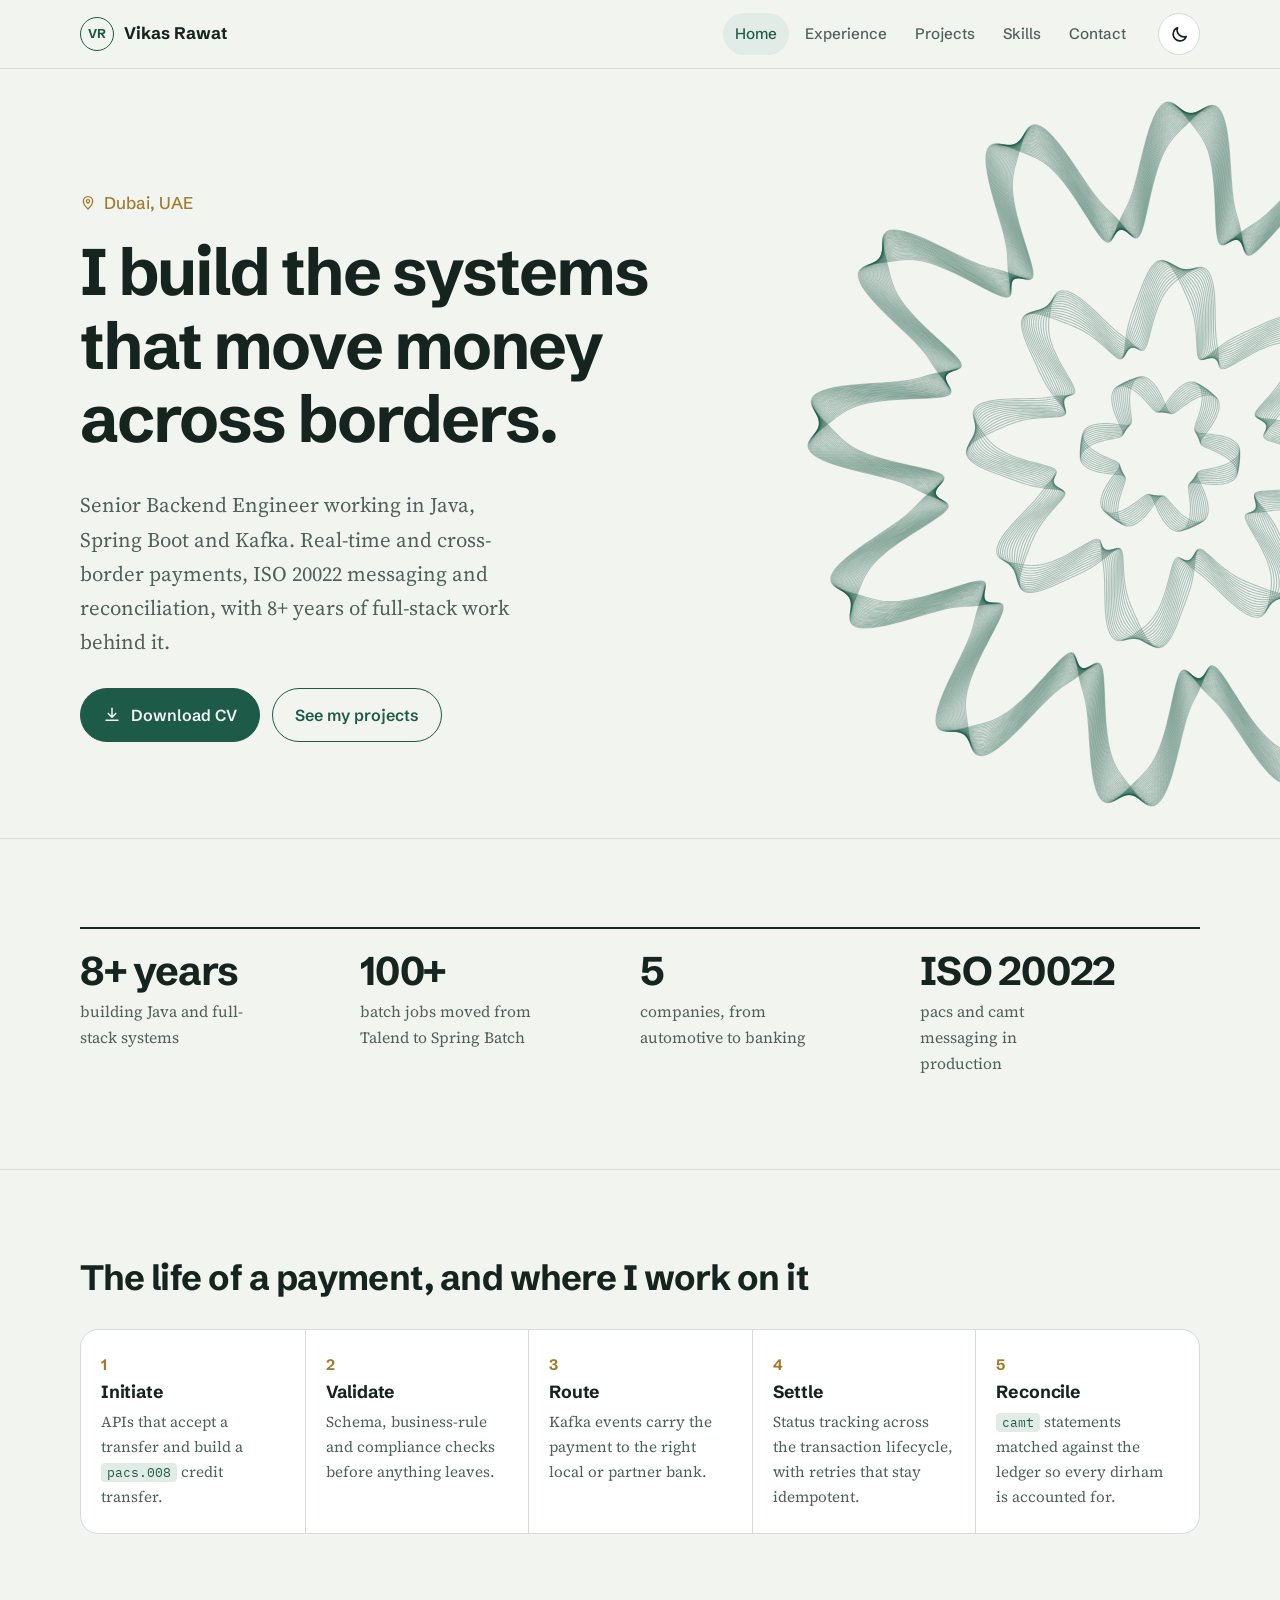
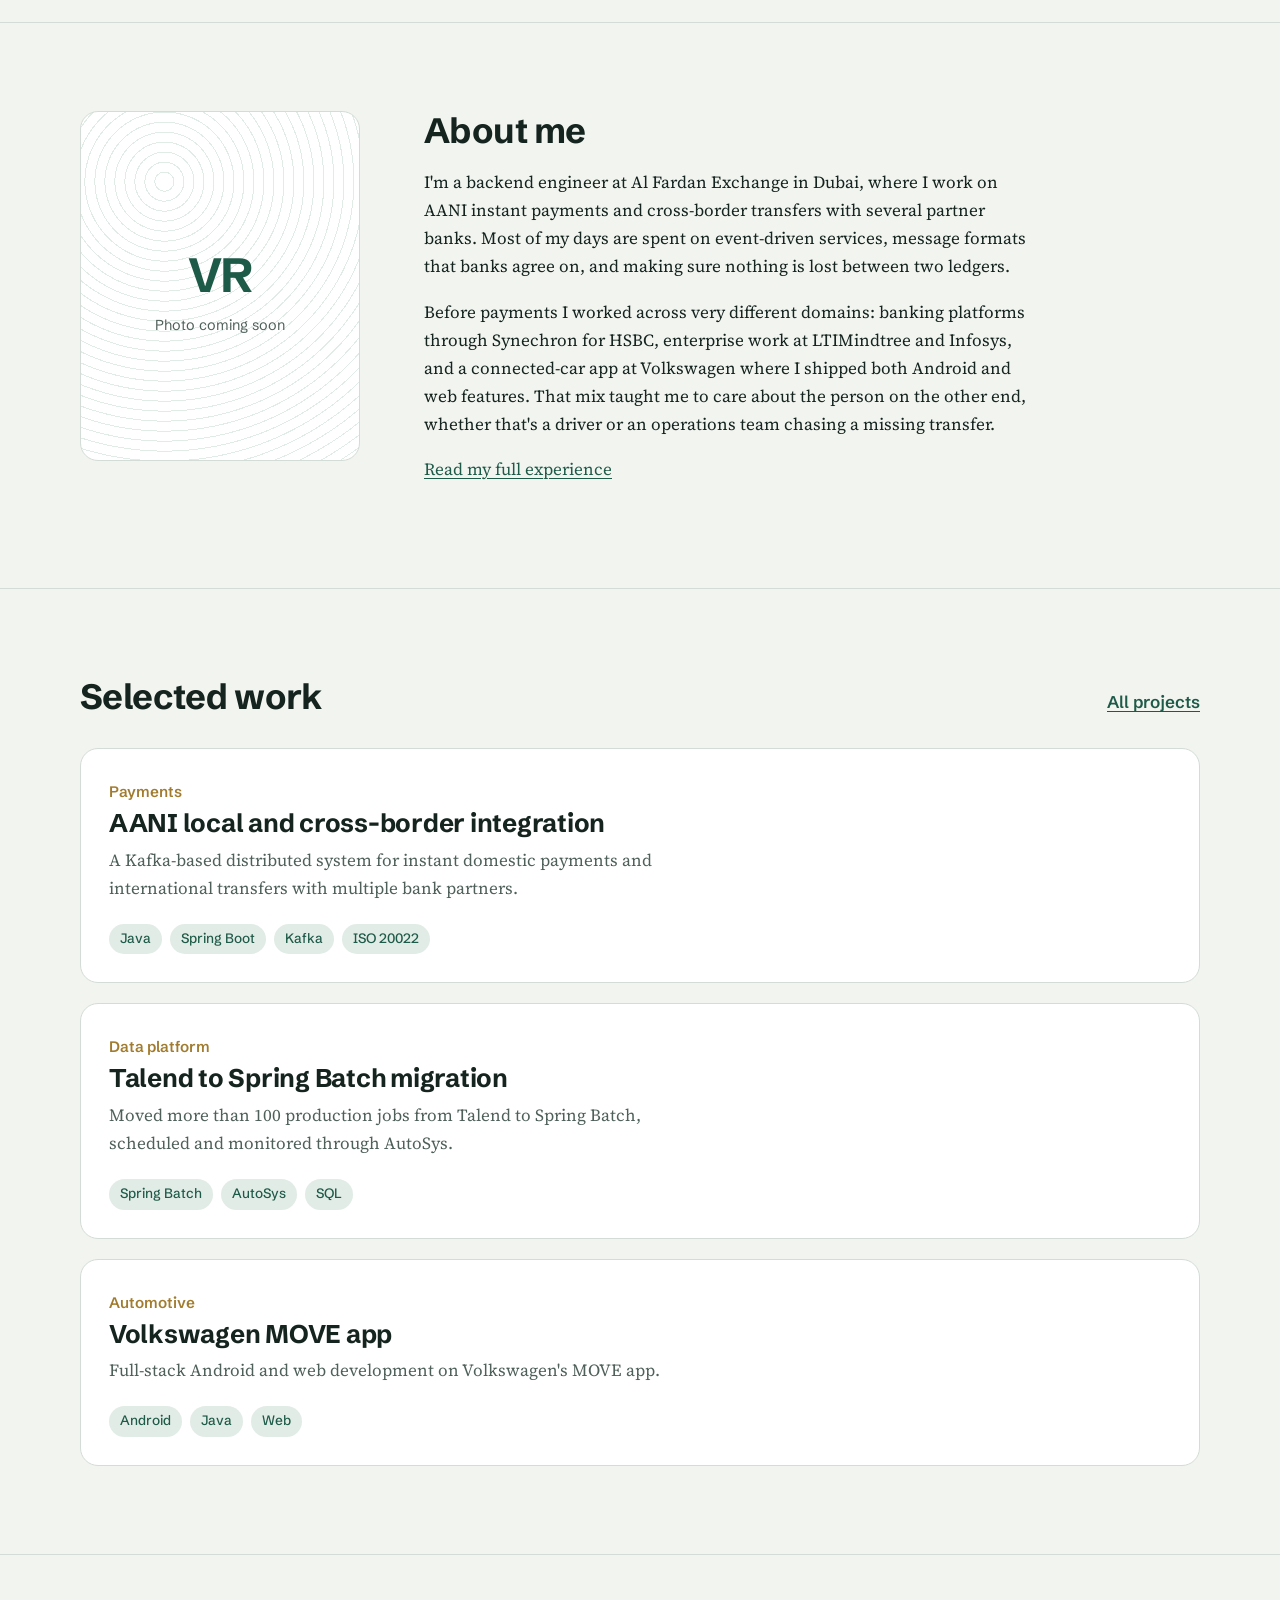
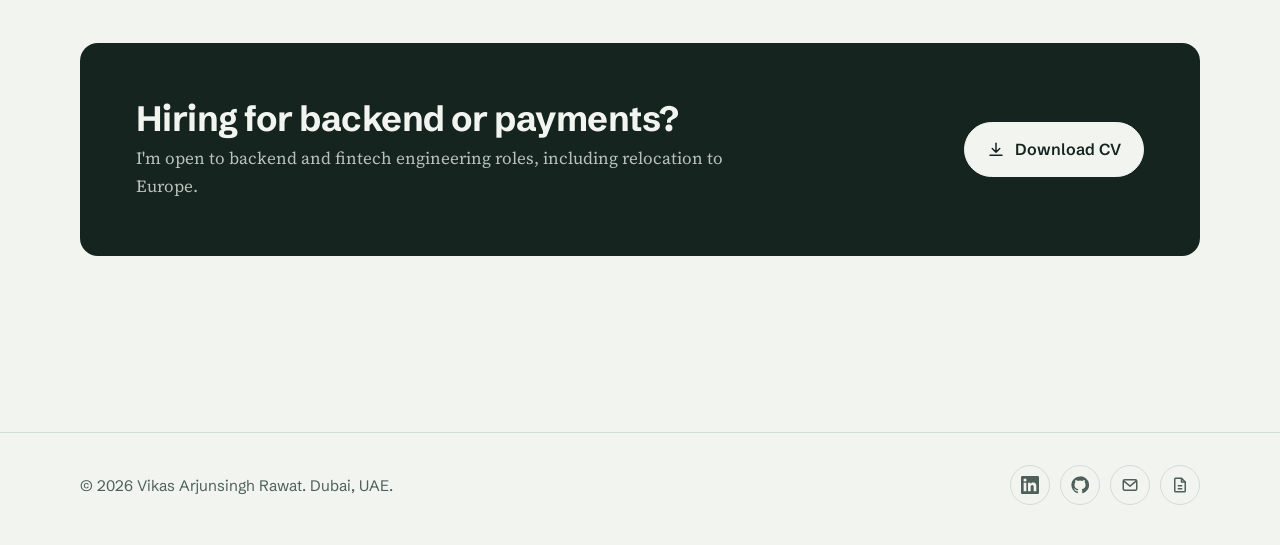
==== index.html @ 4f9c2a81 "Add multi-page portfolio site Home, Experience, Projects, Skills and Contact pages with a shared lig" ====
<!doctype html>
<html lang="en">
<head>
<meta charset="utf-8">
<meta name="viewport" content="width=device-width, initial-scale=1">
<title>Vikas Rawat | Senior Backend Engineer, Payments</title>
<meta name="description" content="Senior Backend Engineer in Dubai building real-time and cross-border payment systems with Java, Spring Boot, Kafka and ISO 20022.">
<meta property="og:title" content="Vikas Rawat | Senior Backend Engineer, Payments">
<meta property="og:description" content="Senior Backend Engineer in Dubai building real-time and cross-border payment systems with Java, Spring Boot, Kafka and ISO 20022.">
<meta property="og:type" content="website">
<meta name="theme-color" content="#1e5a48">
<link rel="icon" href="assets/img/favicon.svg" type="image/svg+xml">
<script>
  (function () {
    try {
      var t = localStorage.getItem("theme");
      if (t === "light" || t === "dark") document.documentElement.setAttribute("data-theme", t);
    } catch (e) {}
  })();
</script>
<link rel="preconnect" href="https://fonts.googleapis.com">
<link rel="preconnect" href="https://fonts.gstatic.com" crossorigin>
<link href="https://fonts.googleapis.com/css2?family=IBM+Plex+Mono:wght@400;500&family=Schibsted+Grotesk:wght@400;500;600;700&family=Source+Serif+4:opsz,wght@8..60,400;8..60,600&display=swap" rel="stylesheet">
<link rel="stylesheet" href="assets/css/style.css">
</head>
<body>
<a class="skip" href="#main">Skip to content</a>
<header class="site-header">
  <div class="wrap">
    <a class="brand" href="index.html"><span class="brand-mark">VR</span>Vikas Rawat</a>
    <nav class="nav" id="site-nav" aria-label="Main"><a href="index.html" aria-current="page">Home</a><a href="experience.html">Experience</a><a href="projects.html">Projects</a><a href="skills.html">Skills</a><a href="contact.html">Contact</a></nav>
    <button class="icon-btn theme-toggle" type="button" aria-label="Switch theme"><svg class="moon" viewBox="0 0 24 24" fill="none" stroke="currentColor" stroke-width="2" stroke-linejoin="round" aria-hidden="true"><path d="M20.5 14.4A8.5 8.5 0 0 1 9.6 3.5a8.5 8.5 0 1 0 10.9 10.9Z"/></svg><svg class="sun" viewBox="0 0 24 24" fill="none" stroke="currentColor" stroke-width="2" stroke-linecap="round" aria-hidden="true"><circle cx="12" cy="12" r="4.2"/><path d="M12 2v2.2M12 19.8V22M4.2 4.2l1.6 1.6M18.2 18.2l1.6 1.6M2 12h2.2M19.8 12H22M4.2 19.8l1.6-1.6M18.2 5.8l1.6-1.6"/></svg></button>
    <button class="icon-btn menu-btn" type="button" aria-label="Open menu" aria-expanded="false" aria-controls="site-nav"><svg viewBox="0 0 24 24" fill="none" stroke="currentColor" stroke-width="2" stroke-linecap="round" aria-hidden="true"><path d="M4 7h16M4 12h16M4 17h16"/></svg></button>
  </div>
</header>
<main id="main">

<section class="hero">
  <svg class="rosette" viewBox="0 0 400 400" aria-hidden="true"></svg>
  <div class="wrap">
    <p class="where"><svg viewBox="0 0 24 24" fill="none" stroke="currentColor" stroke-width="2" stroke-linejoin="round" aria-hidden="true"><path d="M12 21s-7-6.2-7-11.5a7 7 0 0 1 14 0C19 14.8 12 21 12 21Z"/><circle cx="12" cy="9.5" r="2.5"/></svg>Dubai, UAE</p>
    <h1>I build the systems that move money across borders.</h1>
    <p class="lede">Senior Backend Engineer working in Java, Spring Boot and Kafka. Real-time and cross-border payments, ISO&nbsp;20022 messaging and reconciliation, with 8+ years of full-stack work behind it.</p>
    <div class="btn-row">
      <a class="btn btn-primary" href="assets/Vikas_Rawat_CV.pdf" download><svg viewBox="0 0 24 24" fill="none" stroke="currentColor" stroke-width="2" stroke-linecap="round" stroke-linejoin="round" aria-hidden="true"><path d="M12 3v12m0 0-5-5m5 5 5-5M4 19h16"/></svg>Download CV</a>
      <a class="btn btn-ghost" href="projects.html">See my projects</a>
    </div>
  </div>
</section>

<section class="section"><div class="wrap">
  <dl class="facts">
    <div><dt>8+ years</dt><dd>building Java and full-stack systems</dd></div>
    <div><dt>100+</dt><dd>batch jobs moved from Talend to Spring Batch</dd></div>
    <div><dt>5</dt><dd>companies, from automotive to banking</dd></div>
    <div><dt>ISO 20022</dt><dd>pacs and camt messaging in production</dd></div>
  </dl>
</div></section>

<section class="section"><div class="wrap">
  <div class="section-head">
    <h2>The life of a payment, and where I work on it</h2>
  </div>
  <ol class="lifecycle">
    <li><span class="step">1</span><h3>Initiate</h3><p>APIs that accept a transfer and build a <code>pacs.008</code> credit transfer.</p></li>
    <li><span class="step">2</span><h3>Validate</h3><p>Schema, business-rule and compliance checks before anything leaves.</p></li>
    <li><span class="step">3</span><h3>Route</h3><p>Kafka events carry the payment to the right local or partner bank.</p></li>
    <li><span class="step">4</span><h3>Settle</h3><p>Status tracking across the transaction lifecycle, with retries that stay idempotent.</p></li>
    <li><span class="step">5</span><h3>Reconcile</h3><p><code>camt</code> statements matched against the ledger so every dirham is accounted for.</p></li>
  </ol>
</div></section>

<section class="section"><div class="wrap split">
  <div class="portrait">
    <!-- Replace this block with: <img src="assets/img/vikas.jpg" alt="Vikas Rawat"> -->
    <div><strong>VR</strong>Photo coming soon</div>
  </div>
  <div>
    <h2>About me</h2>
    <p>I'm a backend engineer at Al Fardan Exchange in Dubai, where I work on AANI instant payments and cross-border transfers with several partner banks. Most of my days are spent on event-driven services, message formats that banks agree on, and making sure nothing is lost between two ledgers.</p>
    <p>Before payments I worked across very different domains: banking platforms through Synechron for HSBC, enterprise work at LTIMindtree and Infosys, and a connected-car app at Volkswagen where I shipped both Android and web features. That mix taught me to care about the person on the other end, whether that's a driver or an operations team chasing a missing transfer.</p>
    <p><a href="experience.html">Read my full experience</a></p>
  </div>
</div></section>

<section class="section"><div class="wrap">
  <div class="section-head">
    <h2>Selected work</h2>
    <a href="projects.html">All projects</a>
  </div>
  <div class="work-list">
    <a class="work" href="projects.html#aani">
      <div><span class="kind">Payments</span><h3>AANI local and cross-border integration</h3>
      <p>A Kafka-based distributed system for instant domestic payments and international transfers with multiple bank partners.</p></div>
      <ul class="tags"><li>Java</li><li>Spring Boot</li><li>Kafka</li><li>ISO 20022</li></ul>
    </a>
    <a class="work" href="projects.html#batch">
      <div><span class="kind">Data platform</span><h3>Talend to Spring Batch migration</h3>
      <p>Moved more than 100 production jobs from Talend to Spring Batch, scheduled and monitored through AutoSys.</p></div>
      <ul class="tags"><li>Spring Batch</li><li>AutoSys</li><li>SQL</li></ul>
    </a>
    <a class="work" href="projects.html#move">
      <div><span class="kind">Automotive</span><h3>Volkswagen MOVE app</h3>
      <p>Full-stack Android and web development on Volkswagen's MOVE app.</p></div>
      <ul class="tags"><li>Android</li><li>Java</li><li>Web</li></ul>
    </a>
  </div>
</div></section>
<section class="section"><div class="wrap">
  <div class="closing">
    <div>
      <h2>Hiring for backend or payments?</h2>
      <p>I'm open to backend and fintech engineering roles, including relocation to Europe.</p>
    </div>
    <div class="btn-row" style="margin-top:0">
      <a class="btn btn-primary" href="assets/Vikas_Rawat_CV.pdf" download><svg viewBox="0 0 24 24" fill="none" stroke="currentColor" stroke-width="2" stroke-linecap="round" stroke-linejoin="round" aria-hidden="true"><path d="M12 3v12m0 0-5-5m5 5 5-5M4 19h16"/></svg>Download CV</a>
    </div>
  </div>
</div></section>

</main>
<footer class="site-footer">
  <div class="wrap">
    <span>&copy; <span data-year>2026</span> Vikas Arjunsingh Rawat. Dubai, UAE.</span>
    <div class="footer-links">
      <a href="https://www.linkedin.com/in/your-linkedin-id" target="_blank" rel="noopener" aria-label="LinkedIn"><svg viewBox="0 0 24 24" fill="currentColor" aria-hidden="true"><path d="M20.45 20.45h-3.55v-5.57c0-1.33-.03-3.04-1.85-3.04-1.86 0-2.14 1.45-2.14 2.94v5.67H9.35V9h3.41v1.56h.05c.48-.9 1.64-1.85 3.37-1.85 3.6 0 4.27 2.37 4.27 5.46v6.28ZM5.34 7.43a2.06 2.06 0 1 1 0-4.12 2.06 2.06 0 0 1 0 4.12ZM7.12 20.45H3.56V9h3.56v11.45ZM22.22 0H1.77C.8 0 0 .77 0 1.73v20.54C0 23.23.8 24 1.77 24h20.45c.98 0 1.78-.77 1.78-1.73V1.73C24 .77 23.2 0 22.22 0Z"/></svg></a>
      <a href="https://github.com/firefist28" target="_blank" rel="noopener" aria-label="GitHub"><svg viewBox="0 0 24 24" fill="currentColor" aria-hidden="true"><path d="M12 .5a11.5 11.5 0 0 0-3.64 22.41c.58.1.79-.25.79-.56v-2c-3.2.7-3.88-1.37-3.88-1.37-.53-1.33-1.28-1.69-1.28-1.69-1.04-.71.08-.7.08-.7 1.16.08 1.77 1.19 1.77 1.19 1.03 1.77 2.7 1.26 3.36.96.1-.75.4-1.26.73-1.55-2.55-.29-5.24-1.28-5.24-5.69 0-1.26.45-2.29 1.19-3.1-.12-.29-.52-1.46.11-3.05 0 0 .97-.31 3.17 1.18a11 11 0 0 1 5.77 0c2.2-1.49 3.17-1.18 3.17-1.18.63 1.59.23 2.76.11 3.05.74.81 1.19 1.84 1.19 3.1 0 4.42-2.7 5.4-5.26 5.68.41.36.78 1.06.78 2.14v3.17c0 .31.21.67.8.56A11.5 11.5 0 0 0 12 .5Z"/></svg></a>
      <a href="mailto:vikasalex1996@gmail.com" aria-label="Email"><svg viewBox="0 0 24 24" fill="none" stroke="currentColor" stroke-width="2" stroke-linejoin="round" aria-hidden="true"><rect x="3" y="5" width="18" height="14" rx="2"/><path d="m3.5 6.5 8.5 7 8.5-7"/></svg></a>
      <a href="assets/Vikas_Rawat_CV.pdf" download aria-label="Download CV"><svg viewBox="0 0 24 24" fill="none" stroke="currentColor" stroke-width="2" stroke-linejoin="round" aria-hidden="true"><path d="M14 3H6a1 1 0 0 0-1 1v16a1 1 0 0 0 1 1h12a1 1 0 0 0 1-1V8l-5-5Z"/><path d="M14 3v5h5M9 13h6M9 17h6"/></svg></a>
    </div>
  </div>
</footer>
<script src="assets/js/main.js"></script>
</body>
</html>
---- assets/css/style.css ----
/* ==========================================================
   Vikas Rawat — portfolio
   Palette borrowed from banknote security print:
   paper, intaglio green, brass foil.
   ========================================================== */

:root {
  --paper: #f2f4f0;
  --surface: #ffffff;
  --ink: #15241f;
  --ink-soft: #4f605a;
  --line: #d3dcd6;
  --green: #1e5a48;
  --green-tint: #e2ece6;
  --brass: #a17c2f;
  --guilloche: rgba(30, 90, 72, 0.32);
  --focus: #a17c2f;

  --font-display: "Schibsted Grotesk", system-ui, sans-serif;
  --font-body: "Source Serif 4", Georgia, serif;
  --font-code: "IBM Plex Mono", ui-monospace, monospace;

  --measure: 68ch;
  --wrap: 1120px;
  --radius-s: 6px;
  --radius-l: 18px;

  color-scheme: light;
}

@media (prefers-color-scheme: dark) {
  :root:not([data-theme="light"]) {
    --paper: #0e1916;
    --surface: #15231f;
    --ink: #e5ebe7;
    --ink-soft: #a3b3ac;
    --line: #2a3b35;
    --green: #6fbf9f;
    --green-tint: #1a2e27;
    --brass: #d7b462;
    --guilloche: rgba(111, 191, 159, 0.28);
    --focus: #d7b462;
    color-scheme: dark;
  }
}

:root[data-theme="dark"] {
  --paper: #0e1916;
  --surface: #15231f;
  --ink: #e5ebe7;
  --ink-soft: #a3b3ac;
  --line: #2a3b35;
  --green: #6fbf9f;
  --green-tint: #1a2e27;
  --brass: #d7b462;
  --guilloche: rgba(111, 191, 159, 0.28);
  --focus: #d7b462;
  color-scheme: dark;
}

*, *::before, *::after { box-sizing: border-box; }

html { -webkit-text-size-adjust: 100%; }

body {
  margin: 0;
  background: var(--paper);
  color: var(--ink);
  font-family: var(--font-body);
  font-size: 1.0625rem;
  line-height: 1.65;
  transition: background-color .25s ease, color .25s ease;
}

img, svg { display: block; max-width: 100%; }

a { color: var(--green); text-underline-offset: 3px; text-decoration-thickness: 1px; }
a:hover { text-decoration-thickness: 2px; }

:focus-visible { outline: 2px solid var(--focus); outline-offset: 3px; border-radius: 4px; }

h1, h2, h3, h4 {
  font-family: var(--font-display);
  line-height: 1.12;
  letter-spacing: -0.015em;
  margin: 0 0 .5em;
  font-weight: 700;
}
h1 { font-size: clamp(2.3rem, 5.6vw, 4.1rem); letter-spacing: -0.03em; }
h2 { font-size: clamp(1.6rem, 3vw, 2.2rem); }
h3 { font-size: 1.25rem; letter-spacing: -0.01em; }
p { margin: 0 0 1em; max-width: var(--measure); }

.wrap { width: min(var(--wrap), 100% - 32px); margin-inline: auto; }

.skip {
  position: absolute; left: 16px; top: -60px;
  background: var(--ink); color: var(--paper);
  padding: 8px 14px; border-radius: var(--radius-s);
  font-family: var(--font-display); z-index: 100;
}
.skip:focus { top: 12px; }

/* ---------- header ---------- */

.site-header {
  position: sticky; top: 0; z-index: 50;
  background: color-mix(in srgb, var(--paper) 88%, transparent);
  backdrop-filter: saturate(140%) blur(10px);
  -webkit-backdrop-filter: saturate(140%) blur(10px);
  border-bottom: 1px solid var(--line);
}
.site-header .wrap {
  display: flex; align-items: center; gap: 20px;
  min-height: 68px;
}

.brand {
  display: flex; align-items: center; gap: 10px;
  font-family: var(--font-display); font-weight: 700;
  color: var(--ink); text-decoration: none; font-size: 1.05rem;
  margin-right: auto;
}
.brand-mark {
  width: 34px; height: 34px; border-radius: 50%;
  border: 1.5px solid var(--green);
  display: grid; place-items: center;
  font-size: .8rem; color: var(--green); letter-spacing: .02em;
}

.nav { display: flex; gap: 4px; }
.nav a {
  font-family: var(--font-display); font-size: .95rem; font-weight: 500;
  color: var(--ink-soft); text-decoration: none;
  padding: 8px 12px; border-radius: 999px;
}
.nav a:hover { color: var(--ink); background: var(--green-tint); }
.nav a[aria-current="page"] { color: var(--green); background: var(--green-tint); }

.icon-btn {
  width: 42px; height: 42px; flex: none;
  display: grid; place-items: center;
  border: 1px solid var(--line); border-radius: 50%;
  background: var(--surface); color: var(--ink); cursor: pointer;
}
.icon-btn:hover { border-color: var(--green); color: var(--green); }
.icon-btn svg { width: 19px; height: 19px; }

.theme-toggle .sun { display: none; }
:root[data-theme="dark"] .theme-toggle .sun { display: block; }
:root[data-theme="dark"] .theme-toggle .moon { display: none; }

.menu-btn { display: none; }

@media (max-width: 820px) {
  .menu-btn { display: grid; }
  .nav {
    position: absolute; left: 0; right: 0; top: 100%;
    flex-direction: column; gap: 0;
    background: var(--paper); border-bottom: 1px solid var(--line);
    padding: 8px 16px 16px;
    display: none;
  }
  .nav.open { display: flex; }
  .nav a { padding: 14px 12px; border-radius: var(--radius-s); font-size: 1.05rem; }
}

/* ---------- buttons ---------- */

.btn {
  display: inline-flex; align-items: center; gap: 10px;
  font-family: var(--font-display); font-weight: 600; font-size: 1rem;
  padding: 13px 22px; border-radius: 999px;
  text-decoration: none; border: 1.5px solid var(--green);
  transition: background-color .15s ease, color .15s ease;
}
.btn svg { width: 18px; height: 18px; }
.btn-primary { background: var(--green); color: var(--paper); }
.btn-primary:hover { background: var(--ink); border-color: var(--ink); text-decoration: none; }
.btn-ghost { color: var(--green); background: transparent; }
.btn-ghost:hover { background: var(--green-tint); text-decoration: none; }
.btn-row { display: flex; flex-wrap: wrap; gap: 12px; margin-top: 28px; }

/* ---------- hero ---------- */

.hero {
  position: relative; overflow: hidden;
  padding: clamp(56px, 10vw, 120px) 0 clamp(48px, 8vw, 96px);
  border-bottom: 1px solid var(--line);
}
.hero .wrap { position: relative; z-index: 1; }
.rosette {
  position: absolute; z-index: 0;
  width: min(760px, 120vw); aspect-ratio: 1;
  right: max(-260px, -22vw); top: 50%; transform: translateY(-50%);
  color: var(--guilloche); pointer-events: none;
}
.rosette path { fill: none; stroke: currentColor; stroke-width: .6; }
.hero h1 { max-width: 14ch; }
.hero .lede {
  font-size: clamp(1.1rem, 2vw, 1.3rem);
  color: var(--ink-soft); max-width: 46ch;
}
.hero .where {
  font-family: var(--font-display); font-weight: 500;
  color: var(--brass); margin-bottom: 18px;
  display: flex; align-items: center; gap: 8px;
}
.hero .where svg { width: 16px; height: 16px; }

@media (max-width: 640px) {
  .rosette { width: 420px; right: -210px; top: -60px; transform: none; opacity: .45; }
  .portrait { max-width: 220px; }
}

/* page heroes (inner pages) */
.page-head { padding: clamp(48px, 8vw, 88px) 0 36px; position: relative; overflow: hidden; }
.page-head h1 { font-size: clamp(2.1rem, 4.6vw, 3.3rem); max-width: 18ch; }
.page-head p { color: var(--ink-soft); font-size: 1.15rem; }

/* ---------- sections ---------- */

.section { padding: clamp(48px, 8vw, 88px) 0; }
.section + .section { border-top: 1px solid var(--line); }
.section-head { display: flex; justify-content: space-between; align-items: end; gap: 16px; flex-wrap: wrap; margin-bottom: 32px; }
.section-head h2 { margin: 0; }
.section-head a { font-family: var(--font-display); font-weight: 600; }

/* payment lifecycle strip */
.lifecycle {
  list-style: none; margin: 0; padding: 0;
  display: grid; grid-template-columns: repeat(5, 1fr);
  border: 1px solid var(--line); border-radius: var(--radius-l);
  background: var(--surface); overflow: hidden;
}
.lifecycle li { padding: 22px 20px 24px; position: relative; }
.lifecycle li + li { border-left: 1px solid var(--line); }
.lifecycle .step {
  font-family: var(--font-display); font-weight: 700; color: var(--brass);
  font-size: .95rem; display: block; margin-bottom: 6px;
}
.lifecycle h3 { font-size: 1.1rem; margin-bottom: 6px; }
.lifecycle p { font-size: .95rem; color: var(--ink-soft); margin: 0; }
.lifecycle code {
  font-family: var(--font-code); font-size: .82rem;
  color: var(--green); background: var(--green-tint);
  padding: 1px 6px; border-radius: 4px;
}
@media (max-width: 900px) {
  .lifecycle { grid-template-columns: 1fr; }
  .lifecycle li + li { border-left: 0; border-top: 1px solid var(--line); }
}

/* facts */
.facts {
  display: grid; grid-template-columns: repeat(4, 1fr); gap: 0;
  margin: 0; border-top: 2px solid var(--ink);
}
.facts div { padding: 20px 20px 4px 0; }
.facts dt { font-family: var(--font-display); font-size: clamp(1.8rem, 3.4vw, 2.5rem); font-weight: 700; letter-spacing: -0.03em; line-height: 1.1; }
.facts dd { margin: 6px 0 0; color: var(--ink-soft); font-size: .98rem; max-width: 22ch; }
@media (max-width: 760px) { .facts { grid-template-columns: 1fr 1fr; row-gap: 12px; } }

/* intro split */
.split { display: grid; grid-template-columns: 280px 1fr; gap: clamp(28px, 5vw, 64px); align-items: start; }
@media (max-width: 760px) { .split { grid-template-columns: 1fr; } }

.portrait {
  aspect-ratio: 4 / 5; border-radius: var(--radius-l);
  background:
    repeating-radial-gradient(circle at 30% 20%, transparent 0 9px, var(--green-tint) 9px 10px),
    var(--surface);
  border: 1px solid var(--line);
  display: grid; place-items: center; text-align: center;
  color: var(--ink-soft); font-family: var(--font-display); font-size: .9rem;
  padding: 16px;
}
.portrait strong { display: block; font-size: 3rem; color: var(--green); letter-spacing: -0.04em; }
.portrait img { width: 100%; height: 100%; object-fit: cover; border-radius: inherit; }

/* project cards */
.work-list { display: grid; gap: 20px; }
.work {
  display: grid; grid-template-columns: 1fr auto; gap: 8px 32px;
  padding: 28px; border-radius: var(--radius-l);
  background: var(--surface); border: 1px solid var(--line);
  color: inherit; text-decoration: none;
}
a.work:hover { border-color: var(--green); text-decoration: none; }
.work .kind { font-family: var(--font-display); font-weight: 600; color: var(--brass); font-size: .95rem; }
.work h3 { font-size: clamp(1.3rem, 2.4vw, 1.6rem); margin: 4px 0 8px; }
.work p { color: var(--ink-soft); margin: 0; }
.work .tags { grid-column: 1 / -1; margin-top: 14px; }
@media (max-width: 640px) { .work { grid-template-columns: 1fr; padding: 22px; } }

.tags { display: flex; flex-wrap: wrap; gap: 8px; list-style: none; padding: 0; margin: 0; }
.tags li {
  font-family: var(--font-display); font-size: .85rem; font-weight: 500;
  padding: 4px 11px; border-radius: 999px;
  background: var(--green-tint); color: var(--green);
}

/* case studies */
.case { padding: clamp(36px, 6vw, 64px) 0; border-top: 1px solid var(--line); }
.case:first-of-type { border-top: 0; padding-top: 8px; }
.case-grid { display: grid; grid-template-columns: 1fr 300px; gap: clamp(28px, 5vw, 64px); }
@media (max-width: 860px) { .case-grid { grid-template-columns: 1fr; } }
.case .kind { font-family: var(--font-display); font-weight: 600; color: var(--brass); }
.case h2 { margin-top: 6px; }
.case h3 { font-size: 1.05rem; margin-top: 26px; }
.case ul { padding-left: 1.2em; max-width: var(--measure); }
.case li { margin-bottom: 6px; }
.case aside {
  background: var(--surface); border: 1px solid var(--line);
  border-radius: var(--radius-l); padding: 22px;
  align-self: start; position: sticky; top: 92px;
}
.case aside h3 { margin-top: 0; font-size: 1rem; }
.case aside dl { margin: 0; }
.case aside dt { font-family: var(--font-display); font-size: .88rem; color: var(--ink-soft); margin-top: 14px; }
.case aside dt:first-child { margin-top: 0; }
.case aside dd { margin: 2px 0 0; font-family: var(--font-display); font-weight: 600; }
@media (max-width: 860px) { .case aside { position: static; } }

.repo-grid { display: grid; grid-template-columns: repeat(auto-fill, minmax(260px, 1fr)); gap: 16px; }
.repo {
  display: flex; flex-direction: column; gap: 6px;
  padding: 20px; border-radius: 12px;
  border: 1px solid var(--line); background: var(--surface);
  color: inherit; text-decoration: none;
}
.repo:hover { border-color: var(--green); text-decoration: none; }
.repo h3 { font-size: 1.05rem; margin: 0; display: flex; gap: 8px; align-items: center; }
.repo h3 svg { width: 17px; height: 17px; color: var(--ink-soft); flex: none; }
.repo p { font-size: .95rem; color: var(--ink-soft); margin: 0; flex: 1; }
.repo .lang { font-family: var(--font-display); font-size: .85rem; color: var(--green); font-weight: 600; margin-top: 8px; }

/* timeline */
.timeline { list-style: none; margin: 0; padding: 0; position: relative; }
.timeline::before {
  content: ""; position: absolute; left: 7px; top: 8px; bottom: 8px;
  width: 2px; background: var(--line);
}
.timeline > li { position: relative; padding: 0 0 48px 44px; }
.timeline > li:last-child { padding-bottom: 0; }
.timeline > li::before {
  content: ""; position: absolute; left: 0; top: 6px;
  width: 16px; height: 16px; border-radius: 50%;
  background: var(--paper); border: 2px solid var(--green);
}
.timeline > li.now::before { background: var(--green); box-shadow: 0 0 0 5px var(--green-tint); }
.timeline .when { font-family: var(--font-display); font-weight: 600; color: var(--brass); font-size: .95rem; }
.timeline h2 { font-size: clamp(1.35rem, 2.6vw, 1.75rem); margin: 4px 0 2px; }
.timeline .role { font-family: var(--font-display); color: var(--ink-soft); margin-bottom: 14px; }
.timeline ul { padding-left: 1.2em; margin: 0 0 14px; max-width: var(--measure); }
.timeline ul li { margin-bottom: 6px; }

/* skills */
.skill-groups { display: grid; grid-template-columns: repeat(2, 1fr); gap: 20px; }
@media (max-width: 760px) { .skill-groups { grid-template-columns: 1fr; } }
.skill-group {
  padding: 26px; border-radius: var(--radius-l);
  background: var(--surface); border: 1px solid var(--line);
}
.skill-group h2 { font-size: 1.3rem; }
.skill-group > p { color: var(--ink-soft); font-size: .98rem; }
.skill-group.wide { grid-column: 1 / -1; background: var(--green-tint); border-color: transparent; }

/* contact */
.contact-list { list-style: none; padding: 0; margin: 0; display: grid; gap: 14px; max-width: 640px; }
.contact-list a {
  display: flex; align-items: center; gap: 18px;
  padding: 20px 22px; border-radius: var(--radius-l);
  border: 1px solid var(--line); background: var(--surface);
  color: var(--ink); text-decoration: none;
}
.contact-list a:hover { border-color: var(--green); }
.contact-list .ico {
  width: 46px; height: 46px; border-radius: 50%; flex: none;
  display: grid; place-items: center;
  background: var(--green-tint); color: var(--green);
}
.contact-list .ico svg { width: 22px; height: 22px; }
.contact-list strong { display: block; font-family: var(--font-display); font-size: 1.1rem; }
.contact-list span.sub { color: var(--ink-soft); font-size: .95rem; word-break: break-word; }

/* closing band */
.closing {
  background: var(--ink); color: var(--paper);
  border-radius: var(--radius-l);
  padding: clamp(32px, 6vw, 56px);
  display: flex; flex-wrap: wrap; justify-content: space-between; align-items: center; gap: 24px;
}
.closing h2 { margin: 0 0 6px; }
.closing p { margin: 0; color: color-mix(in srgb, var(--paper) 75%, transparent); }
.closing .btn-primary { background: var(--paper); color: var(--ink); border-color: var(--paper); }
.closing .btn-primary:hover { background: var(--brass); border-color: var(--brass); color: var(--ink); }

/* ---------- footer ---------- */

.site-footer {
  border-top: 1px solid var(--line);
  padding: 32px 0 40px; margin-top: clamp(48px, 8vw, 88px);
  font-family: var(--font-display); font-size: .95rem; color: var(--ink-soft);
}
.site-footer .wrap { display: flex; flex-wrap: wrap; justify-content: space-between; gap: 16px; align-items: center; }
.footer-links { display: flex; gap: 10px; }
.footer-links a {
  width: 40px; height: 40px; border-radius: 50%;
  display: grid; place-items: center;
  border: 1px solid var(--line); color: var(--ink-soft);
}
.footer-links a:hover { color: var(--green); border-color: var(--green); }
.footer-links svg { width: 18px; height: 18px; }

@media (prefers-reduced-motion: reduce) {
  *, *::before, *::after { transition: none !important; animation: none !important; }
}

.skill-group.wide .tags li { background: var(--surface); }
.timeline ul.tags { padding-left: 0; }
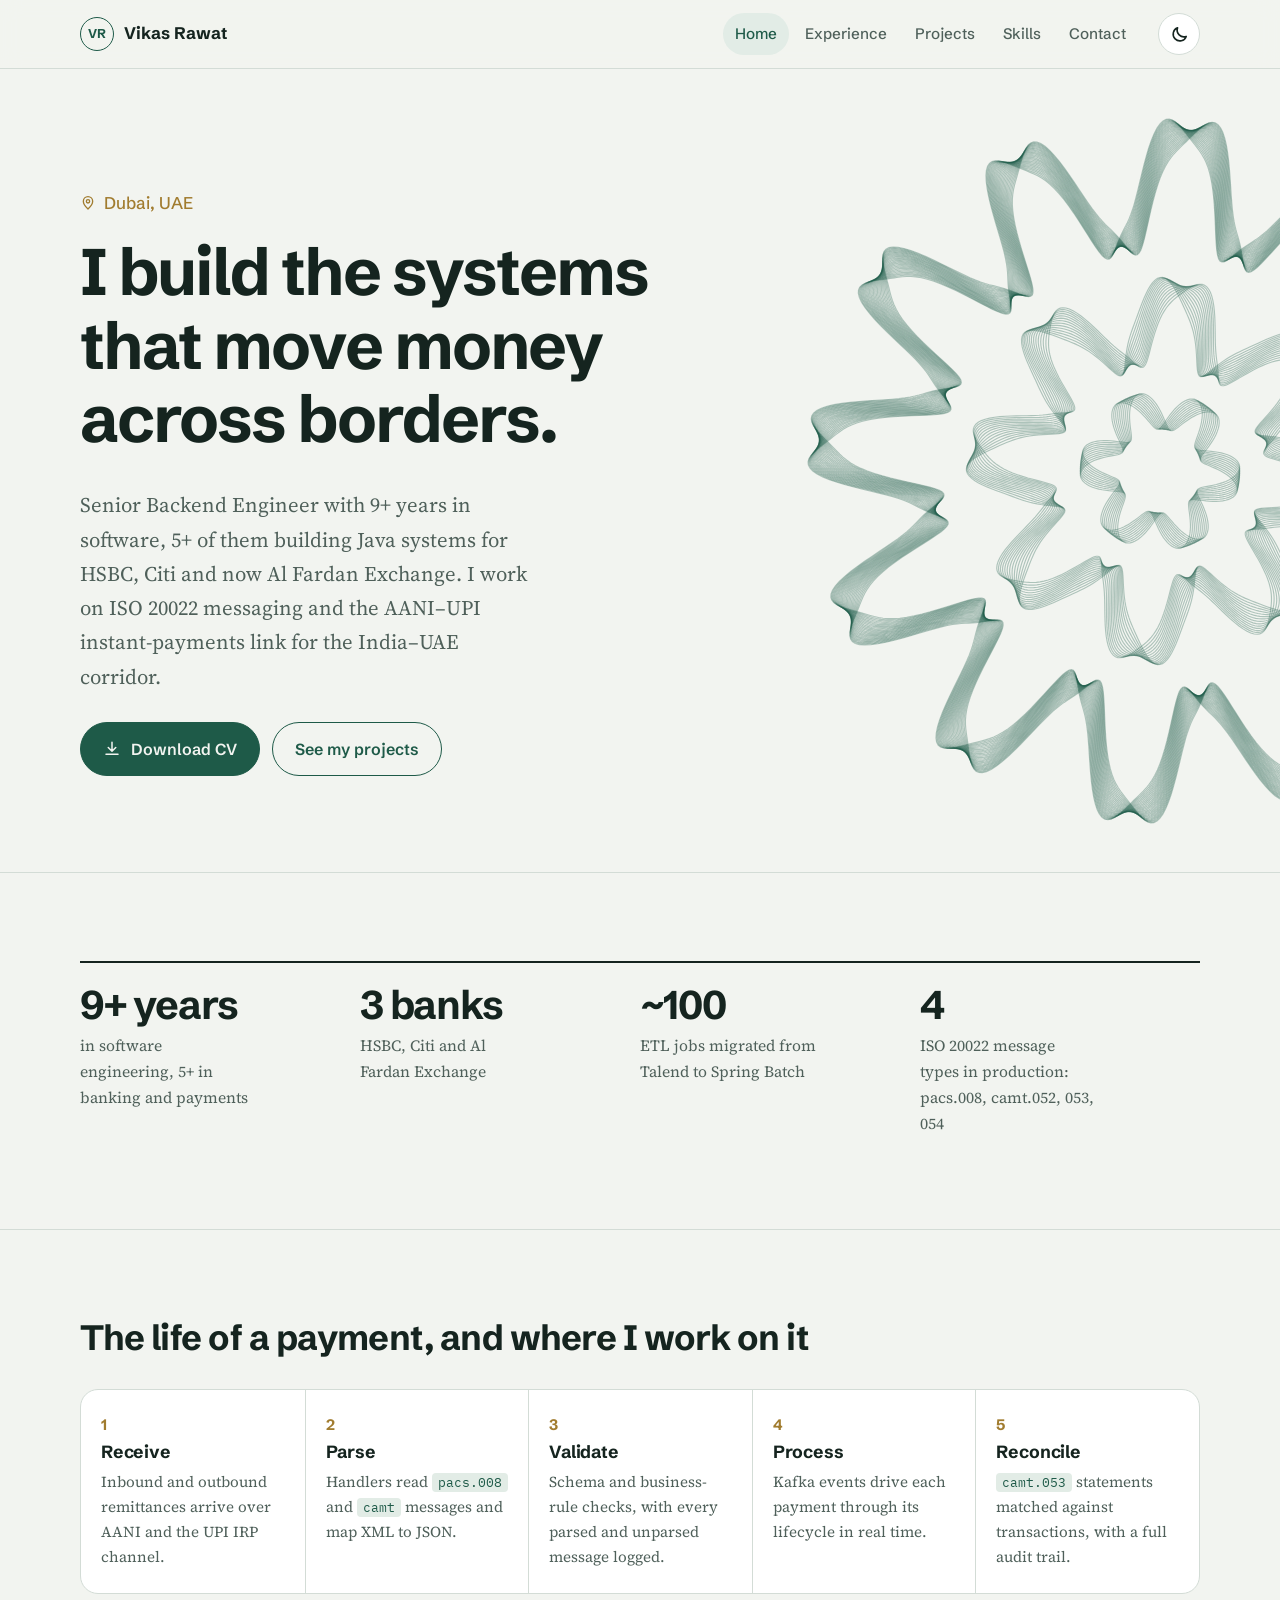
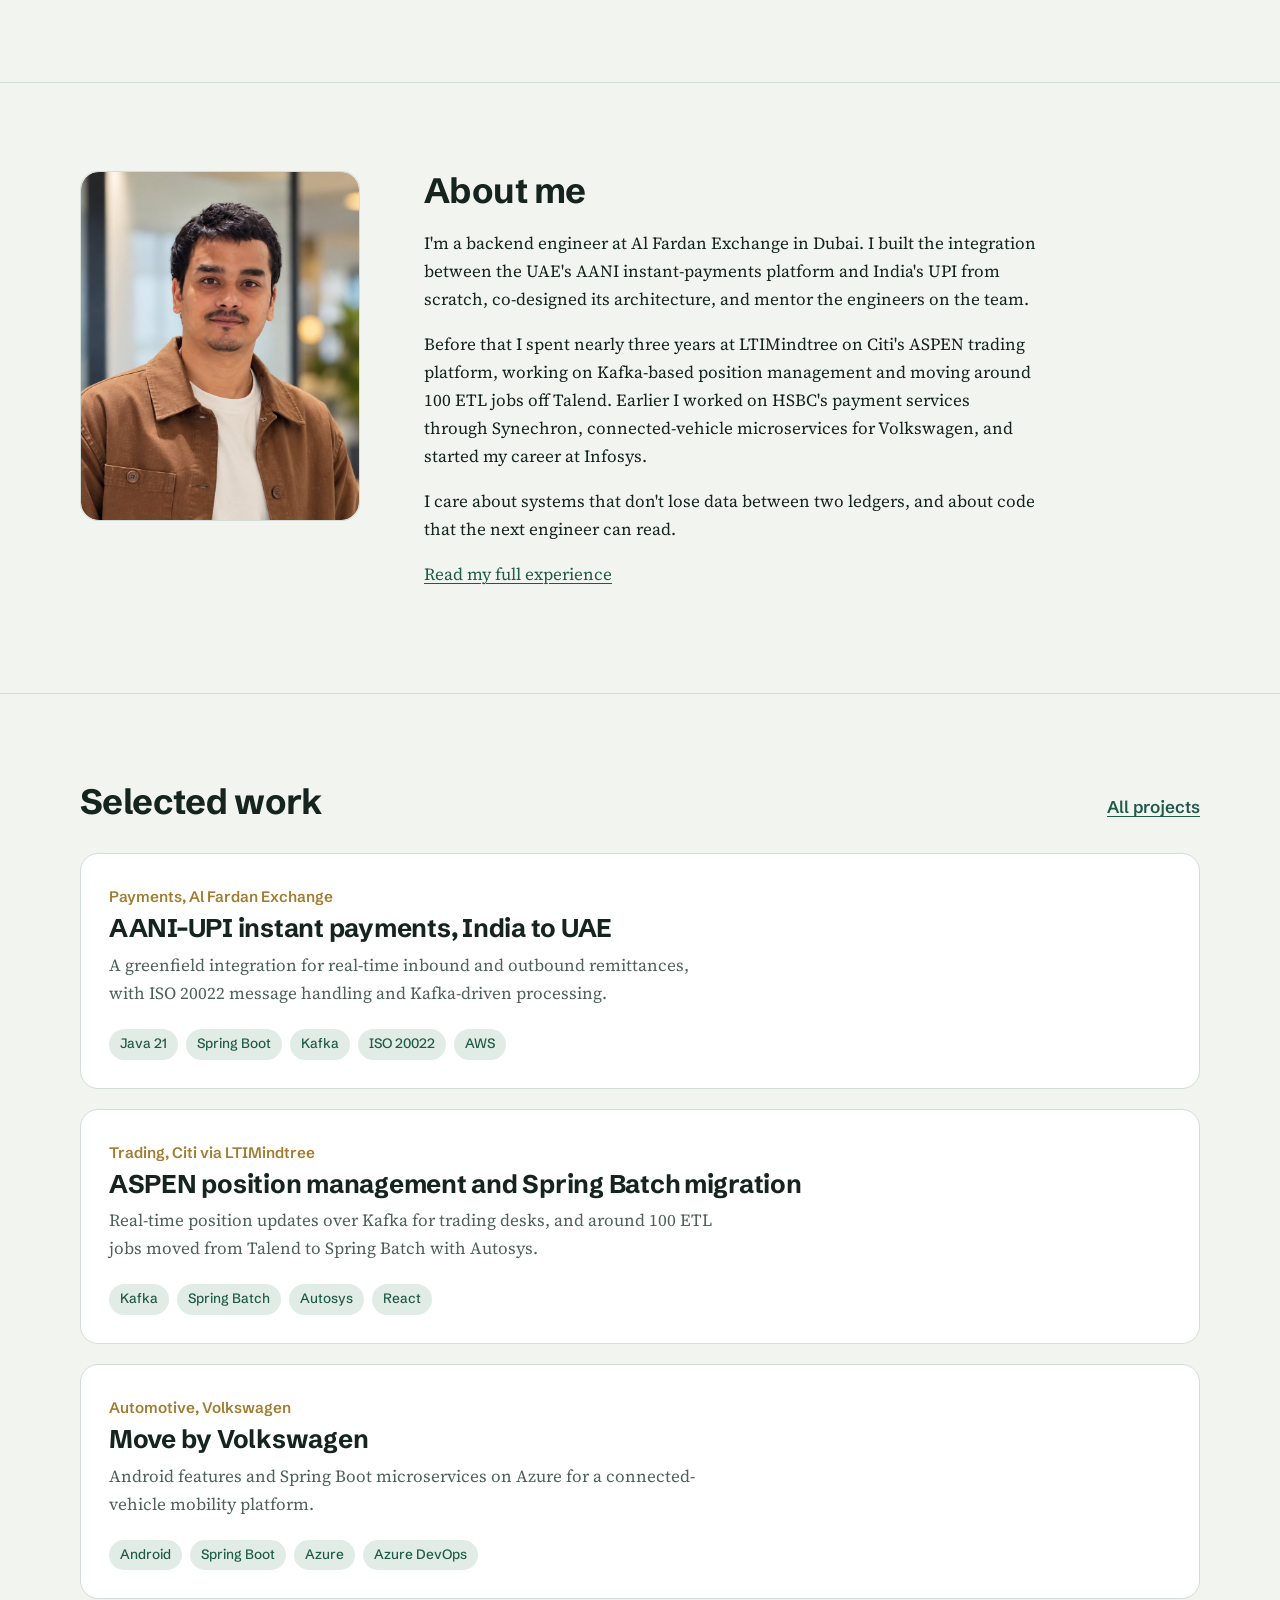
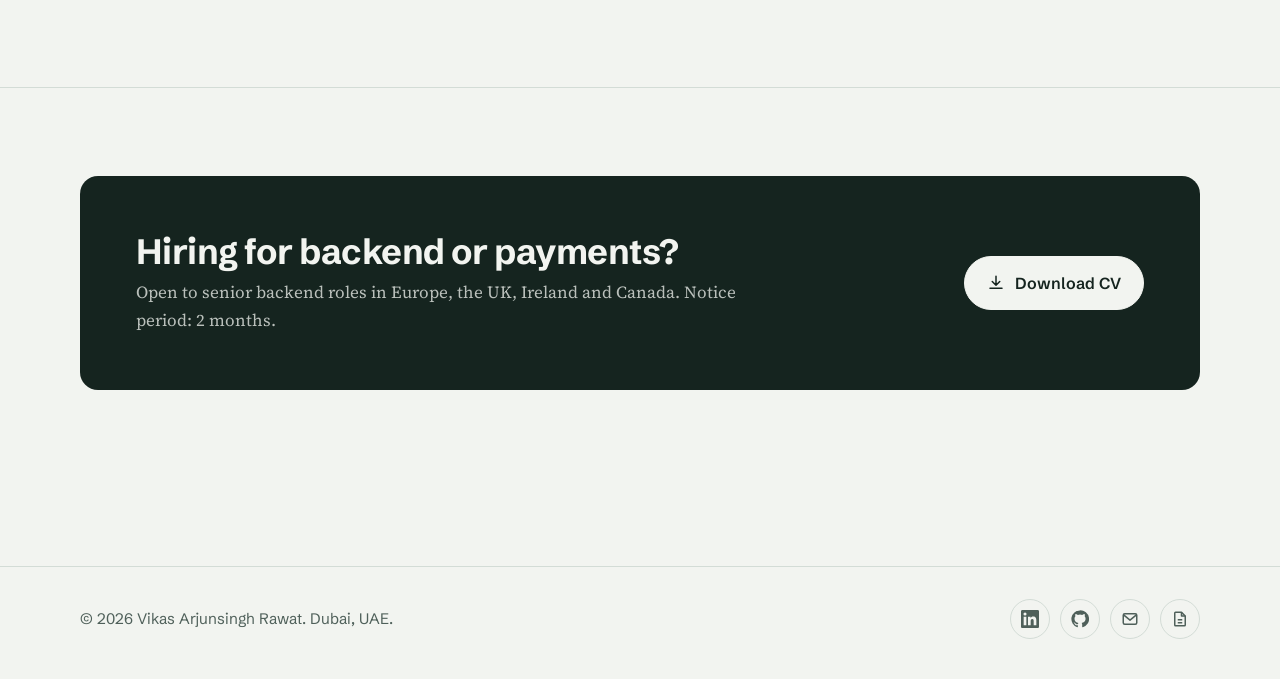
==== commit 8946d186: "Add full experience, photo, CV download and LinkedIn Experience from CV for all five roles, educatio" ====
--- a/index.html
+++ b/index.html
@@ -8,6 +8,7 @@
 <meta property="og:title" content="Vikas Rawat | Senior Backend Engineer, Payments">
 <meta property="og:description" content="Senior Backend Engineer in Dubai building real-time and cross-border payment systems with Java, Spring Boot, Kafka and ISO 20022.">
 <meta property="og:type" content="website">
+<meta property="og:image" content="assets/img/vikas-square.jpg">
 <meta name="theme-color" content="#1e5a48">
 <link rel="icon" href="assets/img/favicon.svg" type="image/svg+xml">
 <script>
@@ -40,7 +41,7 @@
   <div class="wrap">
     <p class="where"><svg viewBox="0 0 24 24" fill="none" stroke="currentColor" stroke-width="2" stroke-linejoin="round" aria-hidden="true"><path d="M12 21s-7-6.2-7-11.5a7 7 0 0 1 14 0C19 14.8 12 21 12 21Z"/><circle cx="12" cy="9.5" r="2.5"/></svg>Dubai, UAE</p>
     <h1>I build the systems that move money across borders.</h1>
-    <p class="lede">Senior Backend Engineer working in Java, Spring Boot and Kafka. Real-time and cross-border payments, ISO&nbsp;20022 messaging and reconciliation, with 8+ years of full-stack work behind it.</p>
+    <p class="lede">Senior Backend Engineer with 9+ years in software, 5+ of them building Java systems for HSBC, Citi and now Al Fardan Exchange. I work on ISO&nbsp;20022 messaging and the AANI&ndash;UPI instant-payments link for the India&ndash;UAE corridor.</p>
     <div class="btn-row">
       <a class="btn btn-primary" href="assets/Vikas_Rawat_CV.pdf" download><svg viewBox="0 0 24 24" fill="none" stroke="currentColor" stroke-width="2" stroke-linecap="round" stroke-linejoin="round" aria-hidden="true"><path d="M12 3v12m0 0-5-5m5 5 5-5M4 19h16"/></svg>Download CV</a>
       <a class="btn btn-ghost" href="projects.html">See my projects</a>
@@ -50,10 +51,10 @@
 
 <section class="section"><div class="wrap">
   <dl class="facts">
-    <div><dt>8+ years</dt><dd>building Java and full-stack systems</dd></div>
-    <div><dt>100+</dt><dd>batch jobs moved from Talend to Spring Batch</dd></div>
-    <div><dt>5</dt><dd>companies, from automotive to banking</dd></div>
-    <div><dt>ISO 20022</dt><dd>pacs and camt messaging in production</dd></div>
+    <div><dt>9+ years</dt><dd>in software engineering, 5+ in banking and payments</dd></div>
+    <div><dt>3 banks</dt><dd>HSBC, Citi and Al Fardan Exchange</dd></div>
+    <div><dt>~100</dt><dd>ETL jobs migrated from Talend to Spring Batch</dd></div>
+    <div><dt>4</dt><dd>ISO 20022 message types in production: pacs.008, camt.052, 053, 054</dd></div>
   </dl>
 </div></section>
 
@@ -62,23 +63,21 @@
     <h2>The life of a payment, and where I work on it</h2>
   </div>
   <ol class="lifecycle">
-    <li><span class="step">1</span><h3>Initiate</h3><p>APIs that accept a transfer and build a <code>pacs.008</code> credit transfer.</p></li>
-    <li><span class="step">2</span><h3>Validate</h3><p>Schema, business-rule and compliance checks before anything leaves.</p></li>
-    <li><span class="step">3</span><h3>Route</h3><p>Kafka events carry the payment to the right local or partner bank.</p></li>
-    <li><span class="step">4</span><h3>Settle</h3><p>Status tracking across the transaction lifecycle, with retries that stay idempotent.</p></li>
-    <li><span class="step">5</span><h3>Reconcile</h3><p><code>camt</code> statements matched against the ledger so every dirham is accounted for.</p></li>
+    <li><span class="step">1</span><h3>Receive</h3><p>Inbound and outbound remittances arrive over AANI and the UPI IRP channel.</p></li>
+    <li><span class="step">2</span><h3>Parse</h3><p>Handlers read <code>pacs.008</code> and <code>camt</code> messages and map XML to JSON.</p></li>
+    <li><span class="step">3</span><h3>Validate</h3><p>Schema and business-rule checks, with every parsed and unparsed message logged.</p></li>
+    <li><span class="step">4</span><h3>Process</h3><p>Kafka events drive each payment through its lifecycle in real time.</p></li>
+    <li><span class="step">5</span><h3>Reconcile</h3><p><code>camt.053</code> statements matched against transactions, with a full audit trail.</p></li>
   </ol>
 </div></section>
 
 <section class="section"><div class="wrap split">
-  <div class="portrait">
-    <!-- Replace this block with: <img src="assets/img/vikas.jpg" alt="Vikas Rawat"> -->
-    <div><strong>VR</strong>Photo coming soon</div>
-  </div>
+  <div class="portrait"><img src="assets/img/vikas.jpg" alt="Portrait of Vikas Rawat" width="800" height="1000" loading="lazy"></div>
   <div>
     <h2>About me</h2>
-    <p>I'm a backend engineer at Al Fardan Exchange in Dubai, where I work on AANI instant payments and cross-border transfers with several partner banks. Most of my days are spent on event-driven services, message formats that banks agree on, and making sure nothing is lost between two ledgers.</p>
-    <p>Before payments I worked across very different domains: banking platforms through Synechron for HSBC, enterprise work at LTIMindtree and Infosys, and a connected-car app at Volkswagen where I shipped both Android and web features. That mix taught me to care about the person on the other end, whether that's a driver or an operations team chasing a missing transfer.</p>
+    <p>I'm a backend engineer at Al Fardan Exchange in Dubai. I built the integration between the UAE's AANI instant-payments platform and India's UPI from scratch, co-designed its architecture, and mentor the engineers on the team.</p>
+    <p>Before that I spent nearly three years at LTIMindtree on Citi's ASPEN trading platform, working on Kafka-based position management and moving around 100 ETL jobs off Talend. Earlier I worked on HSBC's payment services through Synechron, connected-vehicle microservices for Volkswagen, and started my career at Infosys.</p>
+    <p>I care about systems that don't lose data between two ledgers, and about code that the next engineer can read.</p>
     <p><a href="experience.html">Read my full experience</a></p>
   </div>
 </div></section>
@@ -90,19 +89,19 @@
   </div>
   <div class="work-list">
     <a class="work" href="projects.html#aani">
-      <div><span class="kind">Payments</span><h3>AANI local and cross-border integration</h3>
-      <p>A Kafka-based distributed system for instant domestic payments and international transfers with multiple bank partners.</p></div>
-      <ul class="tags"><li>Java</li><li>Spring Boot</li><li>Kafka</li><li>ISO 20022</li></ul>
+      <div><span class="kind">Payments, Al Fardan Exchange</span><h3>AANI&ndash;UPI instant payments, India to UAE</h3>
+      <p>A greenfield integration for real-time inbound and outbound remittances, with ISO 20022 message handling and Kafka-driven processing.</p></div>
+      <ul class="tags"><li>Java 21</li><li>Spring Boot</li><li>Kafka</li><li>ISO 20022</li><li>AWS</li></ul>
     </a>
-    <a class="work" href="projects.html#batch">
-      <div><span class="kind">Data platform</span><h3>Talend to Spring Batch migration</h3>
-      <p>Moved more than 100 production jobs from Talend to Spring Batch, scheduled and monitored through AutoSys.</p></div>
-      <ul class="tags"><li>Spring Batch</li><li>AutoSys</li><li>SQL</li></ul>
+    <a class="work" href="projects.html#aspen">
+      <div><span class="kind">Trading, Citi via LTIMindtree</span><h3>ASPEN position management and Spring Batch migration</h3>
+      <p>Real-time position updates over Kafka for trading desks, and around 100 ETL jobs moved from Talend to Spring Batch with Autosys.</p></div>
+      <ul class="tags"><li>Kafka</li><li>Spring Batch</li><li>Autosys</li><li>React</li></ul>
     </a>
     <a class="work" href="projects.html#move">
-      <div><span class="kind">Automotive</span><h3>Volkswagen MOVE app</h3>
-      <p>Full-stack Android and web development on Volkswagen's MOVE app.</p></div>
-      <ul class="tags"><li>Android</li><li>Java</li><li>Web</li></ul>
+      <div><span class="kind">Automotive, Volkswagen</span><h3>Move by Volkswagen</h3>
+      <p>Android features and Spring Boot microservices on Azure for a connected-vehicle mobility platform.</p></div>
+      <ul class="tags"><li>Android</li><li>Spring Boot</li><li>Azure</li><li>Azure DevOps</li></ul>
     </a>
   </div>
 </div></section>
@@ -110,7 +109,7 @@
   <div class="closing">
     <div>
       <h2>Hiring for backend or payments?</h2>
-      <p>I'm open to backend and fintech engineering roles, including relocation to Europe.</p>
+      <p>Open to senior backend roles in Europe, the UK, Ireland and Canada. Notice period: 2 months.</p>
     </div>
     <div class="btn-row" style="margin-top:0">
       <a class="btn btn-primary" href="assets/Vikas_Rawat_CV.pdf" download><svg viewBox="0 0 24 24" fill="none" stroke="currentColor" stroke-width="2" stroke-linecap="round" stroke-linejoin="round" aria-hidden="true"><path d="M12 3v12m0 0-5-5m5 5 5-5M4 19h16"/></svg>Download CV</a>
@@ -123,7 +122,7 @@
   <div class="wrap">
     <span>&copy; <span data-year>2026</span> Vikas Arjunsingh Rawat. Dubai, UAE.</span>
     <div class="footer-links">
-      <a href="https://www.linkedin.com/in/your-linkedin-id" target="_blank" rel="noopener" aria-label="LinkedIn"><svg viewBox="0 0 24 24" fill="currentColor" aria-hidden="true"><path d="M20.45 20.45h-3.55v-5.57c0-1.33-.03-3.04-1.85-3.04-1.86 0-2.14 1.45-2.14 2.94v5.67H9.35V9h3.41v1.56h.05c.48-.9 1.64-1.85 3.37-1.85 3.6 0 4.27 2.37 4.27 5.46v6.28ZM5.34 7.43a2.06 2.06 0 1 1 0-4.12 2.06 2.06 0 0 1 0 4.12ZM7.12 20.45H3.56V9h3.56v11.45ZM22.22 0H1.77C.8 0 0 .77 0 1.73v20.54C0 23.23.8 24 1.77 24h20.45c.98 0 1.78-.77 1.78-1.73V1.73C24 .77 23.2 0 22.22 0Z"/></svg></a>
+      <a href="https://www.linkedin.com/in/vikas-rawat-058a2512a" target="_blank" rel="noopener" aria-label="LinkedIn"><svg viewBox="0 0 24 24" fill="currentColor" aria-hidden="true"><path d="M20.45 20.45h-3.55v-5.57c0-1.33-.03-3.04-1.85-3.04-1.86 0-2.14 1.45-2.14 2.94v5.67H9.35V9h3.41v1.56h.05c.48-.9 1.64-1.85 3.37-1.85 3.6 0 4.27 2.37 4.27 5.46v6.28ZM5.34 7.43a2.06 2.06 0 1 1 0-4.12 2.06 2.06 0 0 1 0 4.12ZM7.12 20.45H3.56V9h3.56v11.45ZM22.22 0H1.77C.8 0 0 .77 0 1.73v20.54C0 23.23.8 24 1.77 24h20.45c.98 0 1.78-.77 1.78-1.73V1.73C24 .77 23.2 0 22.22 0Z"/></svg></a>
       <a href="https://github.com/firefist28" target="_blank" rel="noopener" aria-label="GitHub"><svg viewBox="0 0 24 24" fill="currentColor" aria-hidden="true"><path d="M12 .5a11.5 11.5 0 0 0-3.64 22.41c.58.1.79-.25.79-.56v-2c-3.2.7-3.88-1.37-3.88-1.37-.53-1.33-1.28-1.69-1.28-1.69-1.04-.71.08-.7.08-.7 1.16.08 1.77 1.19 1.77 1.19 1.03 1.77 2.7 1.26 3.36.96.1-.75.4-1.26.73-1.55-2.55-.29-5.24-1.28-5.24-5.69 0-1.26.45-2.29 1.19-3.1-.12-.29-.52-1.46.11-3.05 0 0 .97-.31 3.17 1.18a11 11 0 0 1 5.77 0c2.2-1.49 3.17-1.18 3.17-1.18.63 1.59.23 2.76.11 3.05.74.81 1.19 1.84 1.19 3.1 0 4.42-2.7 5.4-5.26 5.68.41.36.78 1.06.78 2.14v3.17c0 .31.21.67.8.56A11.5 11.5 0 0 0 12 .5Z"/></svg></a>
       <a href="mailto:vikasalex1996@gmail.com" aria-label="Email"><svg viewBox="0 0 24 24" fill="none" stroke="currentColor" stroke-width="2" stroke-linejoin="round" aria-hidden="true"><rect x="3" y="5" width="18" height="14" rx="2"/><path d="m3.5 6.5 8.5 7 8.5-7"/></svg></a>
       <a href="assets/Vikas_Rawat_CV.pdf" download aria-label="Download CV"><svg viewBox="0 0 24 24" fill="none" stroke="currentColor" stroke-width="2" stroke-linejoin="round" aria-hidden="true"><path d="M14 3H6a1 1 0 0 0-1 1v16a1 1 0 0 0 1 1h12a1 1 0 0 0 1-1V8l-5-5Z"/><path d="M14 3v5h5M9 13h6M9 17h6"/></svg></a>
--- a/assets/css/style.css
+++ b/assets/css/style.css
@@ -419,3 +419,4 @@
 
 .skill-group.wide .tags li { background: var(--surface); }
 .timeline ul.tags { padding-left: 0; }
+.portrait:has(img) { padding: 0; background: var(--surface); overflow: hidden; }
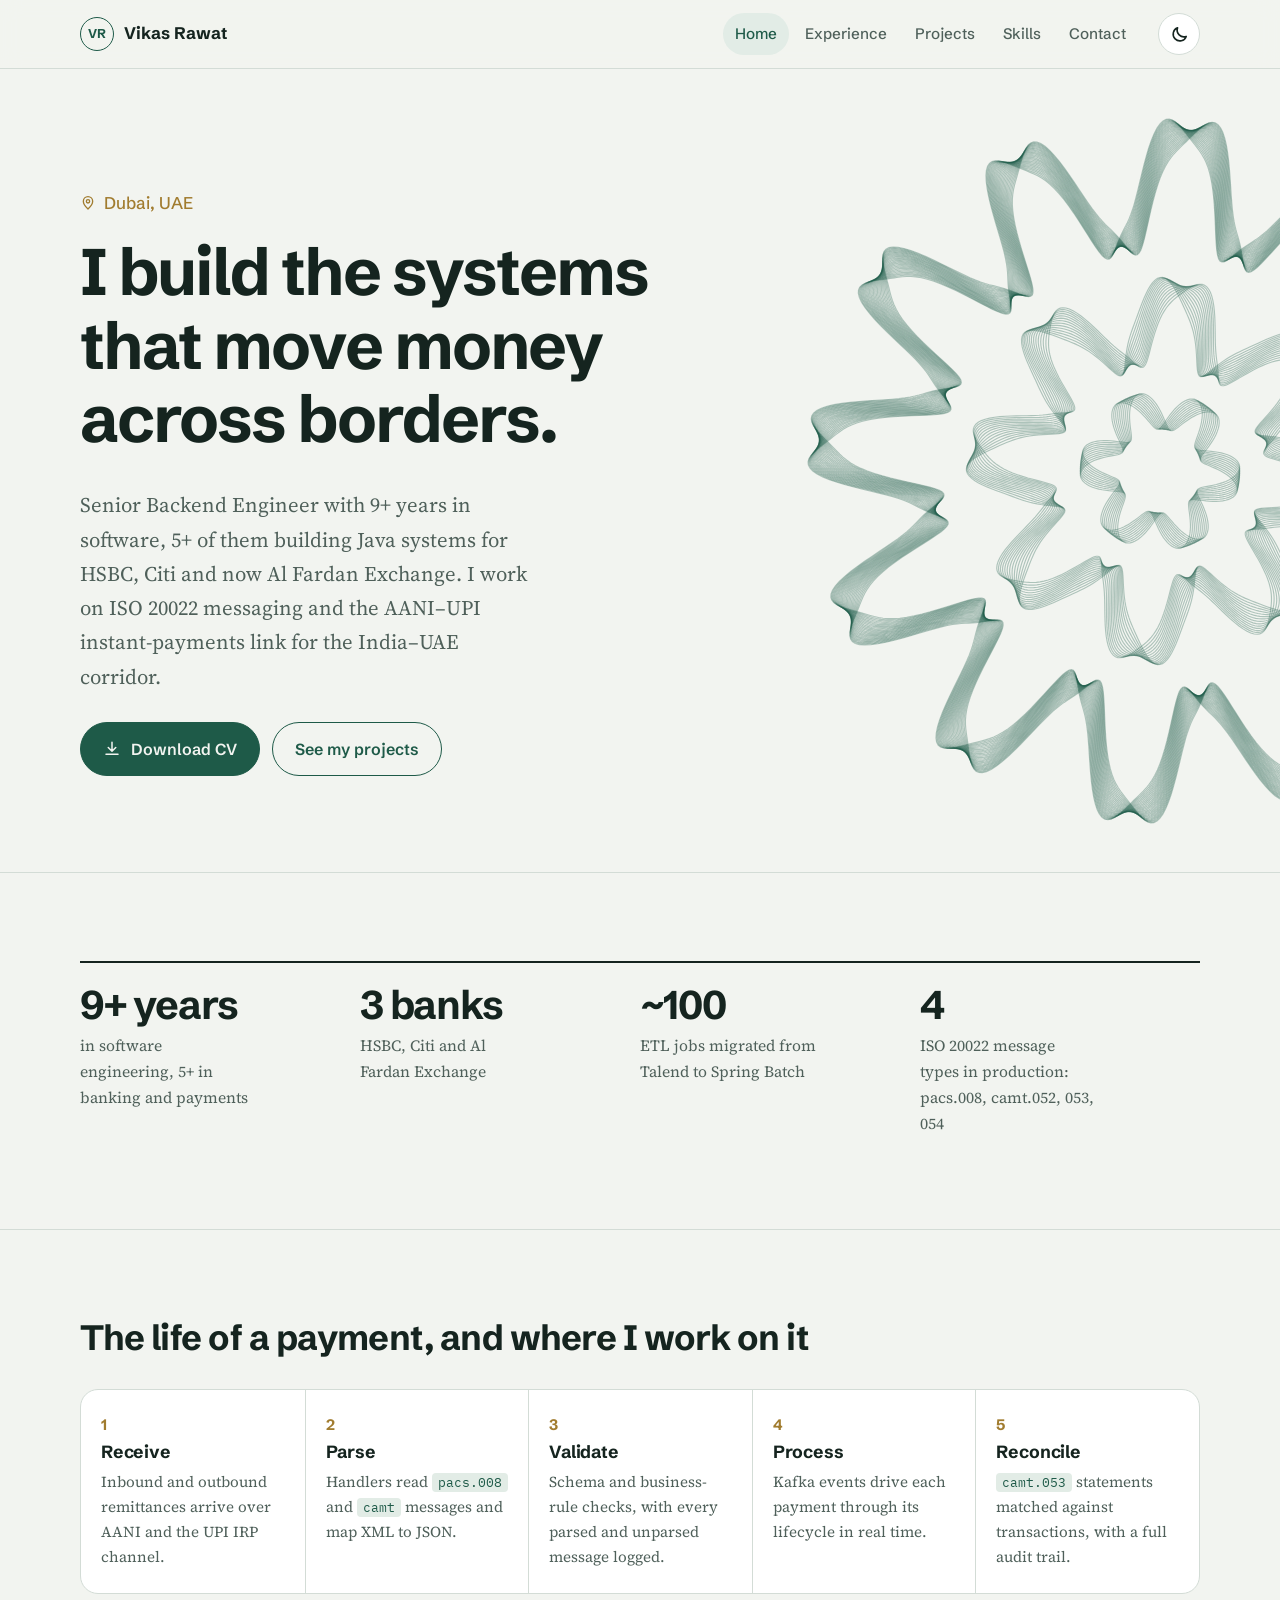
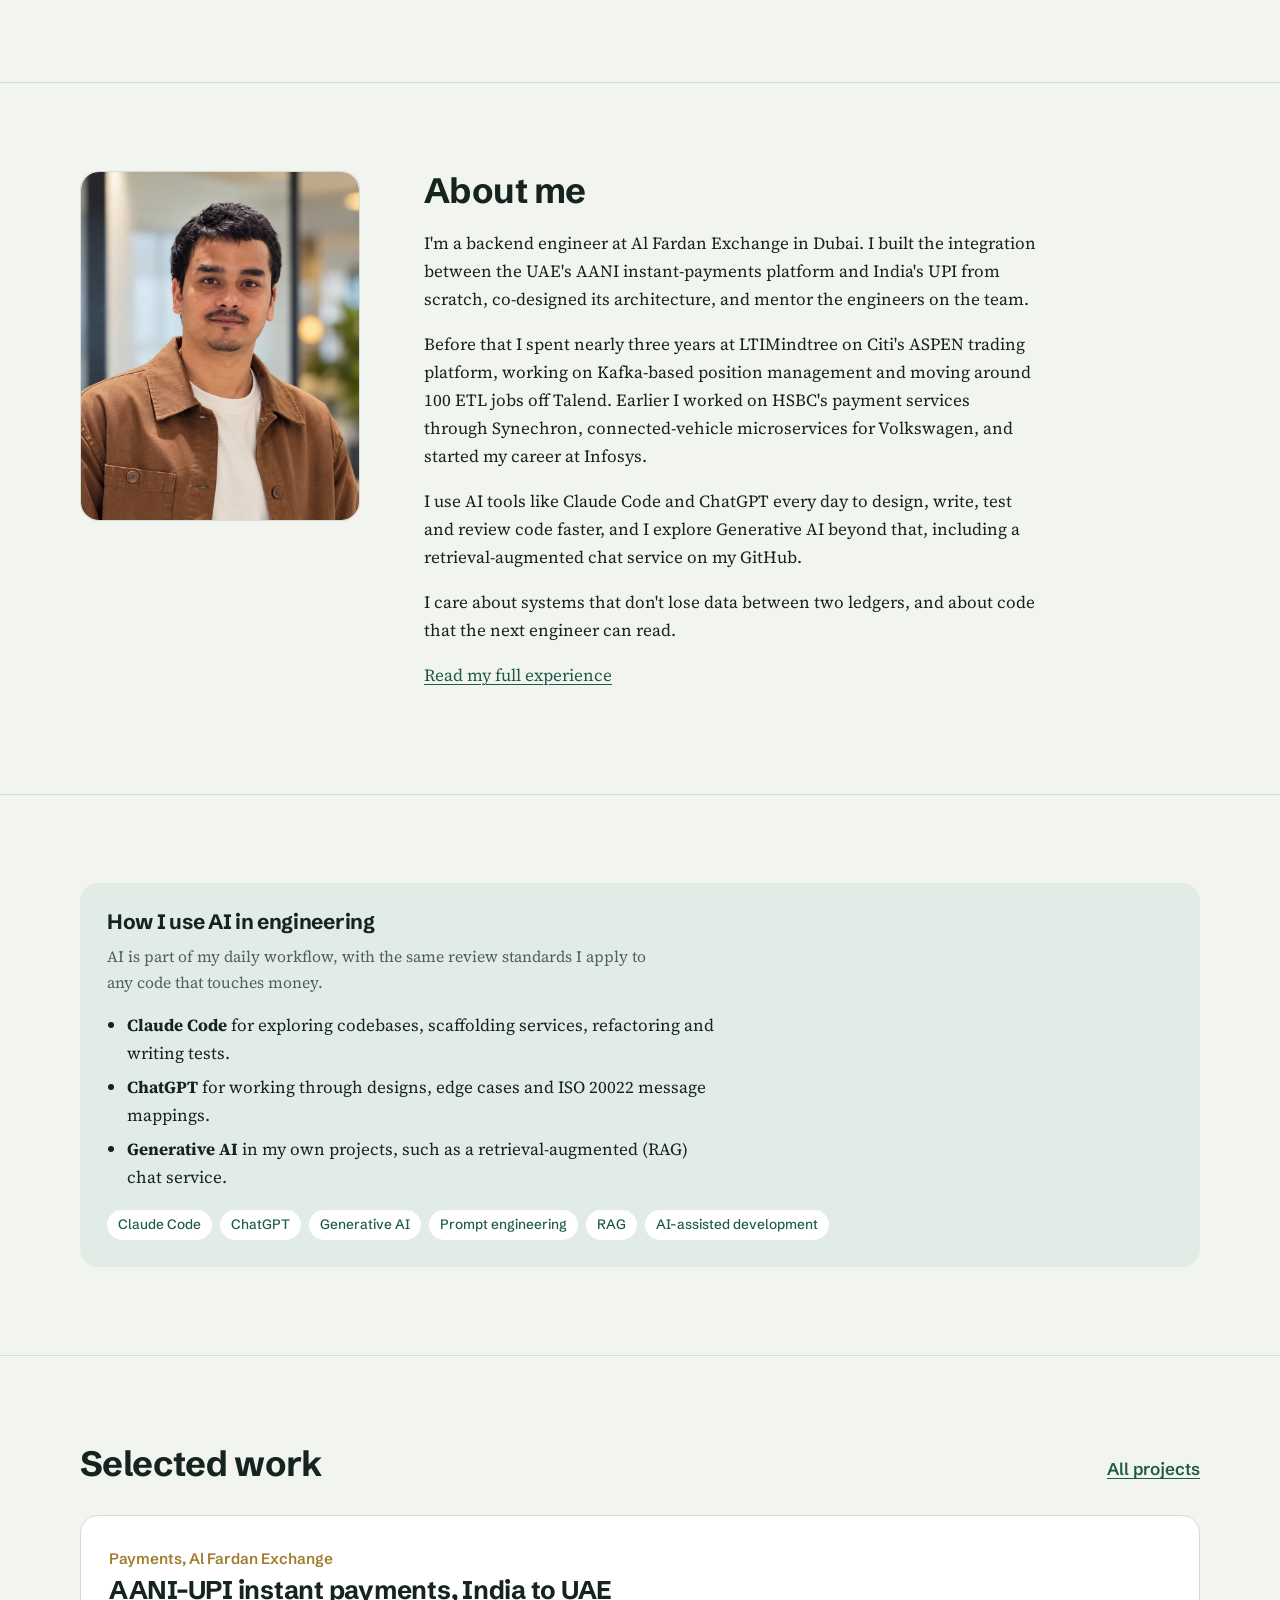
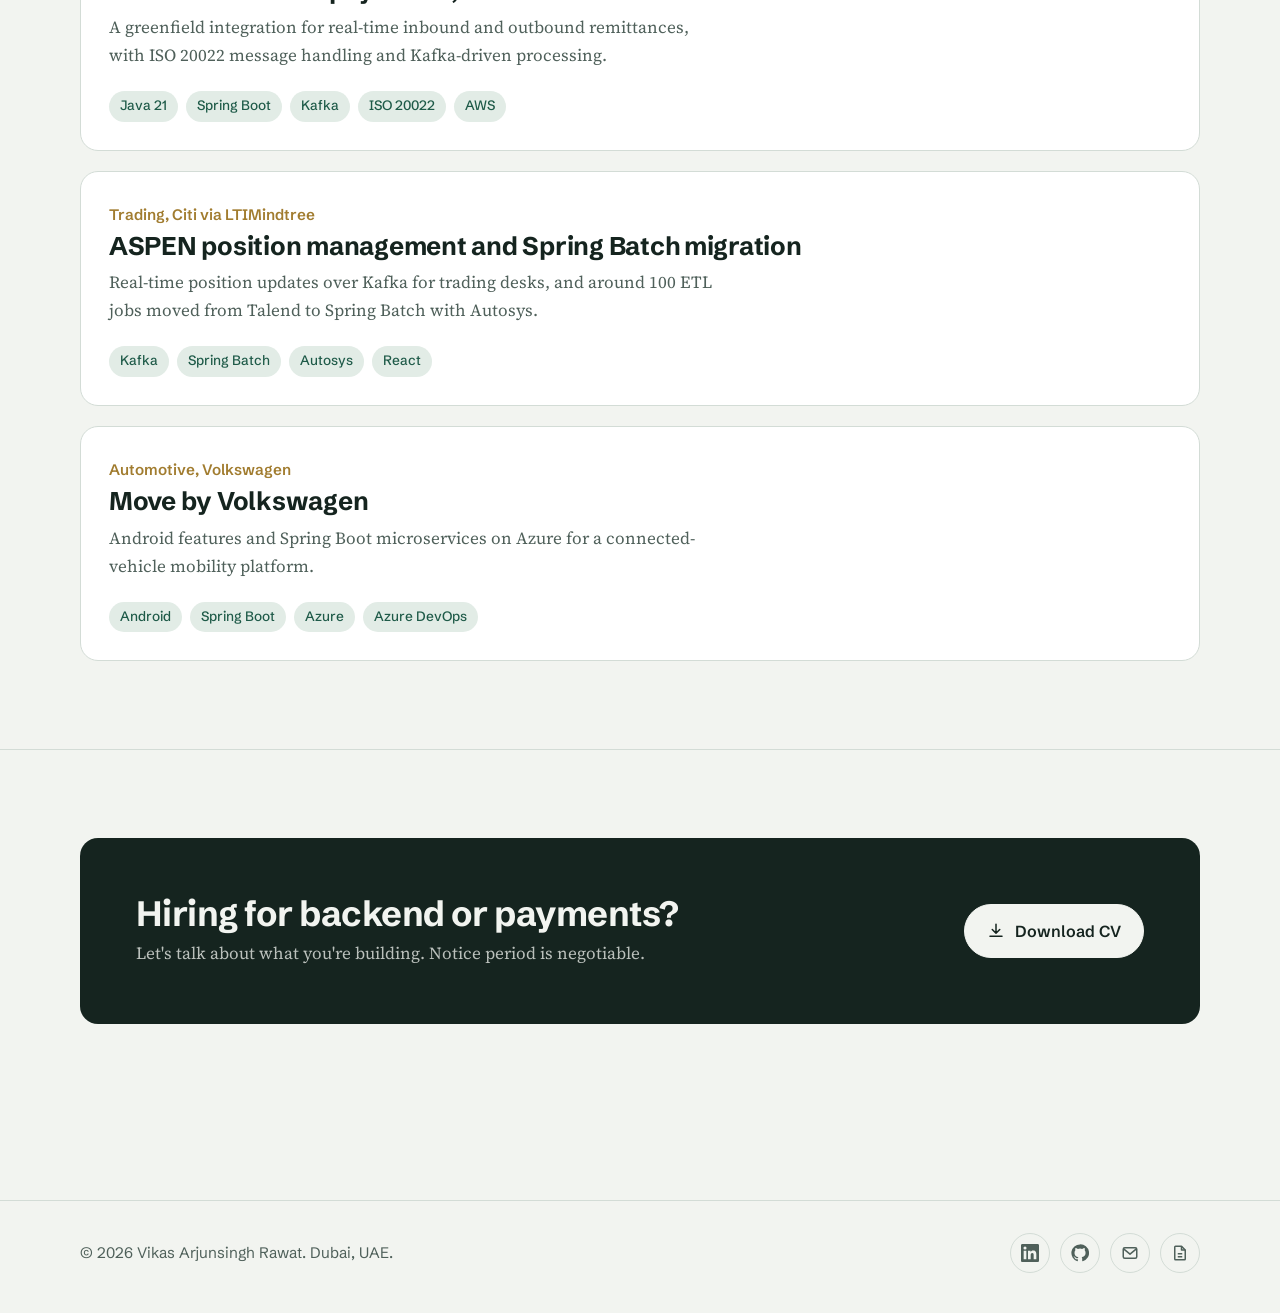
==== commit e4a4dcf4: "Add AI and GenAI experience, make notice period negotiable New 'How I use AI in engineering' section" ====
--- a/index.html
+++ b/index.html
@@ -77,8 +77,22 @@
     <h2>About me</h2>
     <p>I'm a backend engineer at Al Fardan Exchange in Dubai. I built the integration between the UAE's AANI instant-payments platform and India's UPI from scratch, co-designed its architecture, and mentor the engineers on the team.</p>
     <p>Before that I spent nearly three years at LTIMindtree on Citi's ASPEN trading platform, working on Kafka-based position management and moving around 100 ETL jobs off Talend. Earlier I worked on HSBC's payment services through Synechron, connected-vehicle microservices for Volkswagen, and started my career at Infosys.</p>
+    <p>I use AI tools like Claude Code and ChatGPT every day to design, write, test and review code faster, and I explore Generative AI beyond that, including a retrieval-augmented chat service on my GitHub.</p>
     <p>I care about systems that don't lose data between two ledgers, and about code that the next engineer can read.</p>
     <p><a href="experience.html">Read my full experience</a></p>
+  </div>
+</div></section>
+
+<section class="section"><div class="wrap">
+  <div class="skill-group wide">
+    <h2>How I use AI in engineering</h2>
+    <p>AI is part of my daily workflow, with the same review standards I apply to any code that touches money.</p>
+    <ul class="ai-list">
+      <li><strong>Claude Code</strong> for exploring codebases, scaffolding services, refactoring and writing tests.</li>
+      <li><strong>ChatGPT</strong> for working through designs, edge cases and ISO 20022 message mappings.</li>
+      <li><strong>Generative AI</strong> in my own projects, such as a retrieval-augmented (RAG) chat service.</li>
+    </ul>
+    <ul class="tags"><li>Claude Code</li><li>ChatGPT</li><li>Generative AI</li><li>Prompt engineering</li><li>RAG</li><li>AI-assisted development</li></ul>
   </div>
 </div></section>
 
@@ -109,7 +123,7 @@
   <div class="closing">
     <div>
       <h2>Hiring for backend or payments?</h2>
-      <p>Open to senior backend roles in Europe, the UK, Ireland and Canada. Notice period: 2 months.</p>
+      <p>Let's talk about what you're building. Notice period is negotiable.</p>
     </div>
     <div class="btn-row" style="margin-top:0">
       <a class="btn btn-primary" href="assets/Vikas_Rawat_CV.pdf" download><svg viewBox="0 0 24 24" fill="none" stroke="currentColor" stroke-width="2" stroke-linecap="round" stroke-linejoin="round" aria-hidden="true"><path d="M12 3v12m0 0-5-5m5 5 5-5M4 19h16"/></svg>Download CV</a>
--- a/assets/css/style.css
+++ b/assets/css/style.css
@@ -420,3 +420,5 @@
 .skill-group.wide .tags li { background: var(--surface); }
 .timeline ul.tags { padding-left: 0; }
 .portrait:has(img) { padding: 0; background: var(--surface); overflow: hidden; }
+.ai-list { padding-left: 1.2em; margin: 0 0 18px; max-width: var(--measure); }
+.ai-list li { margin-bottom: 6px; }
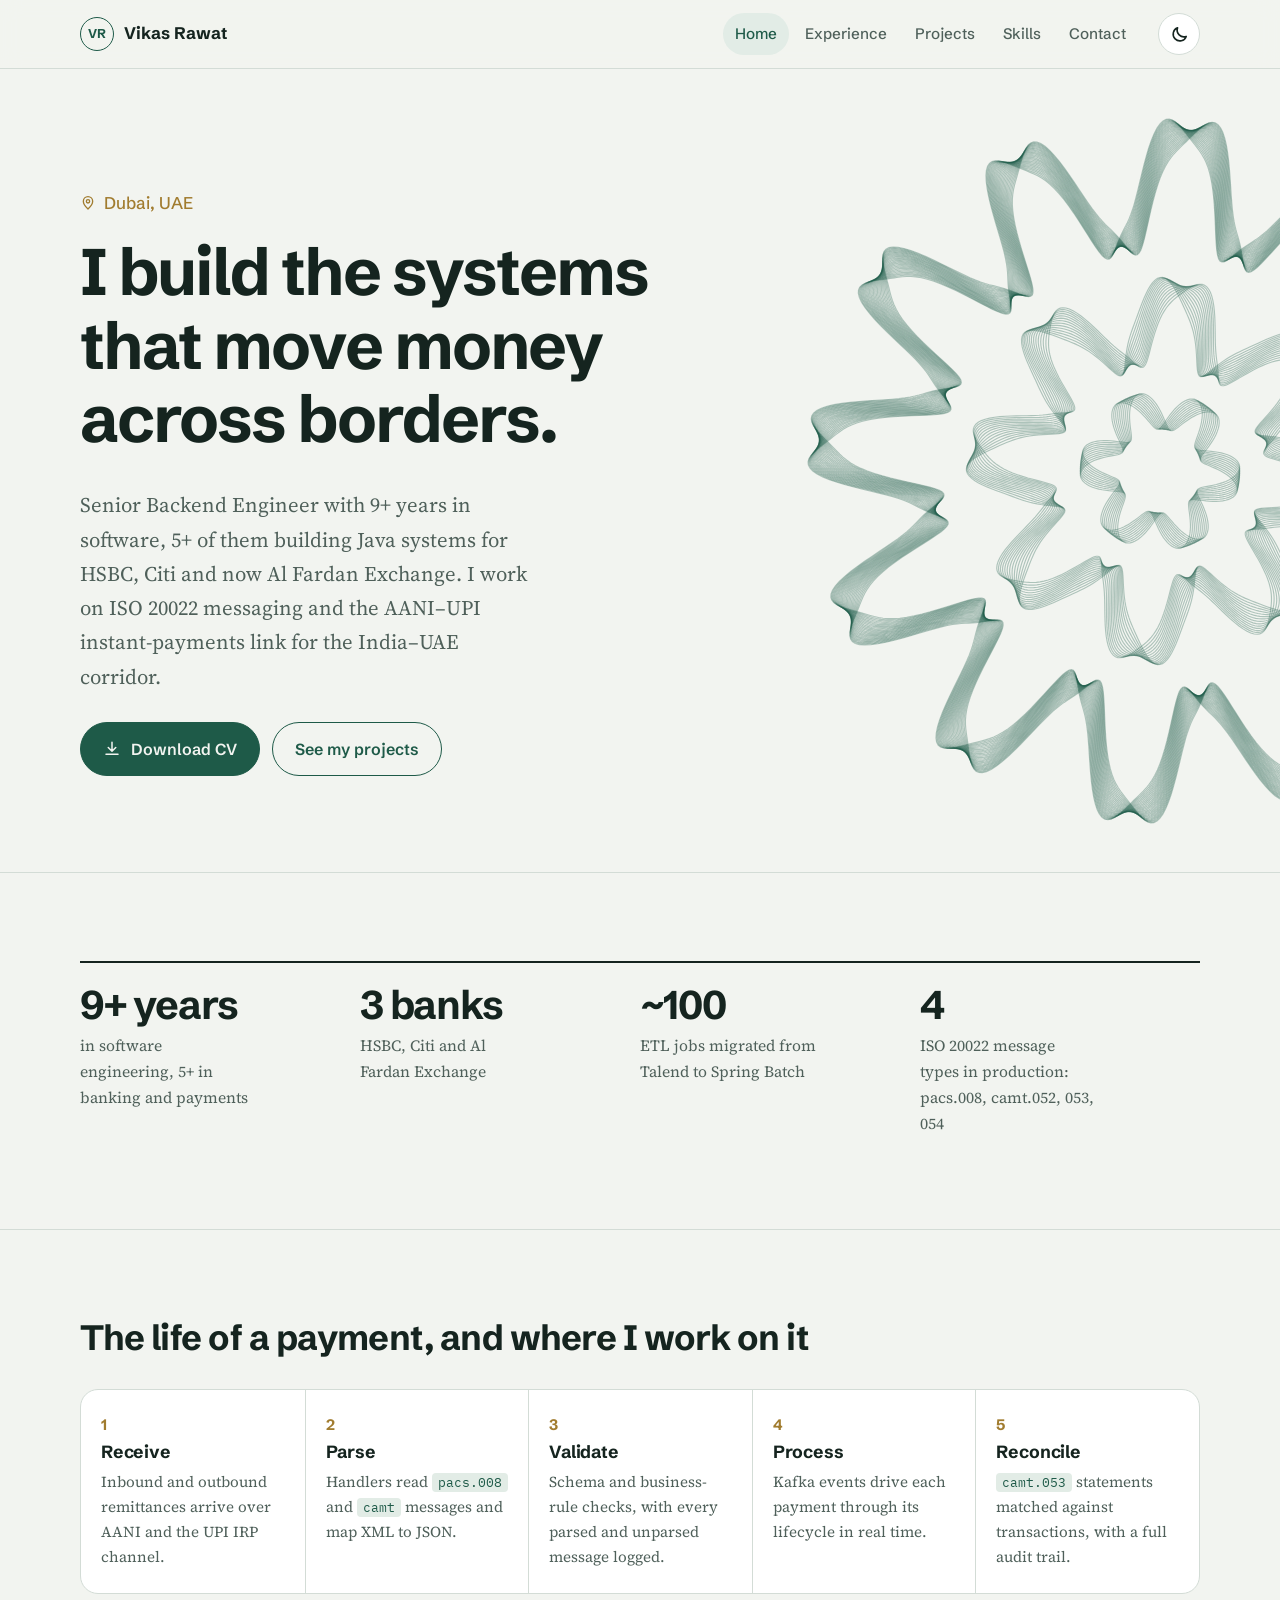
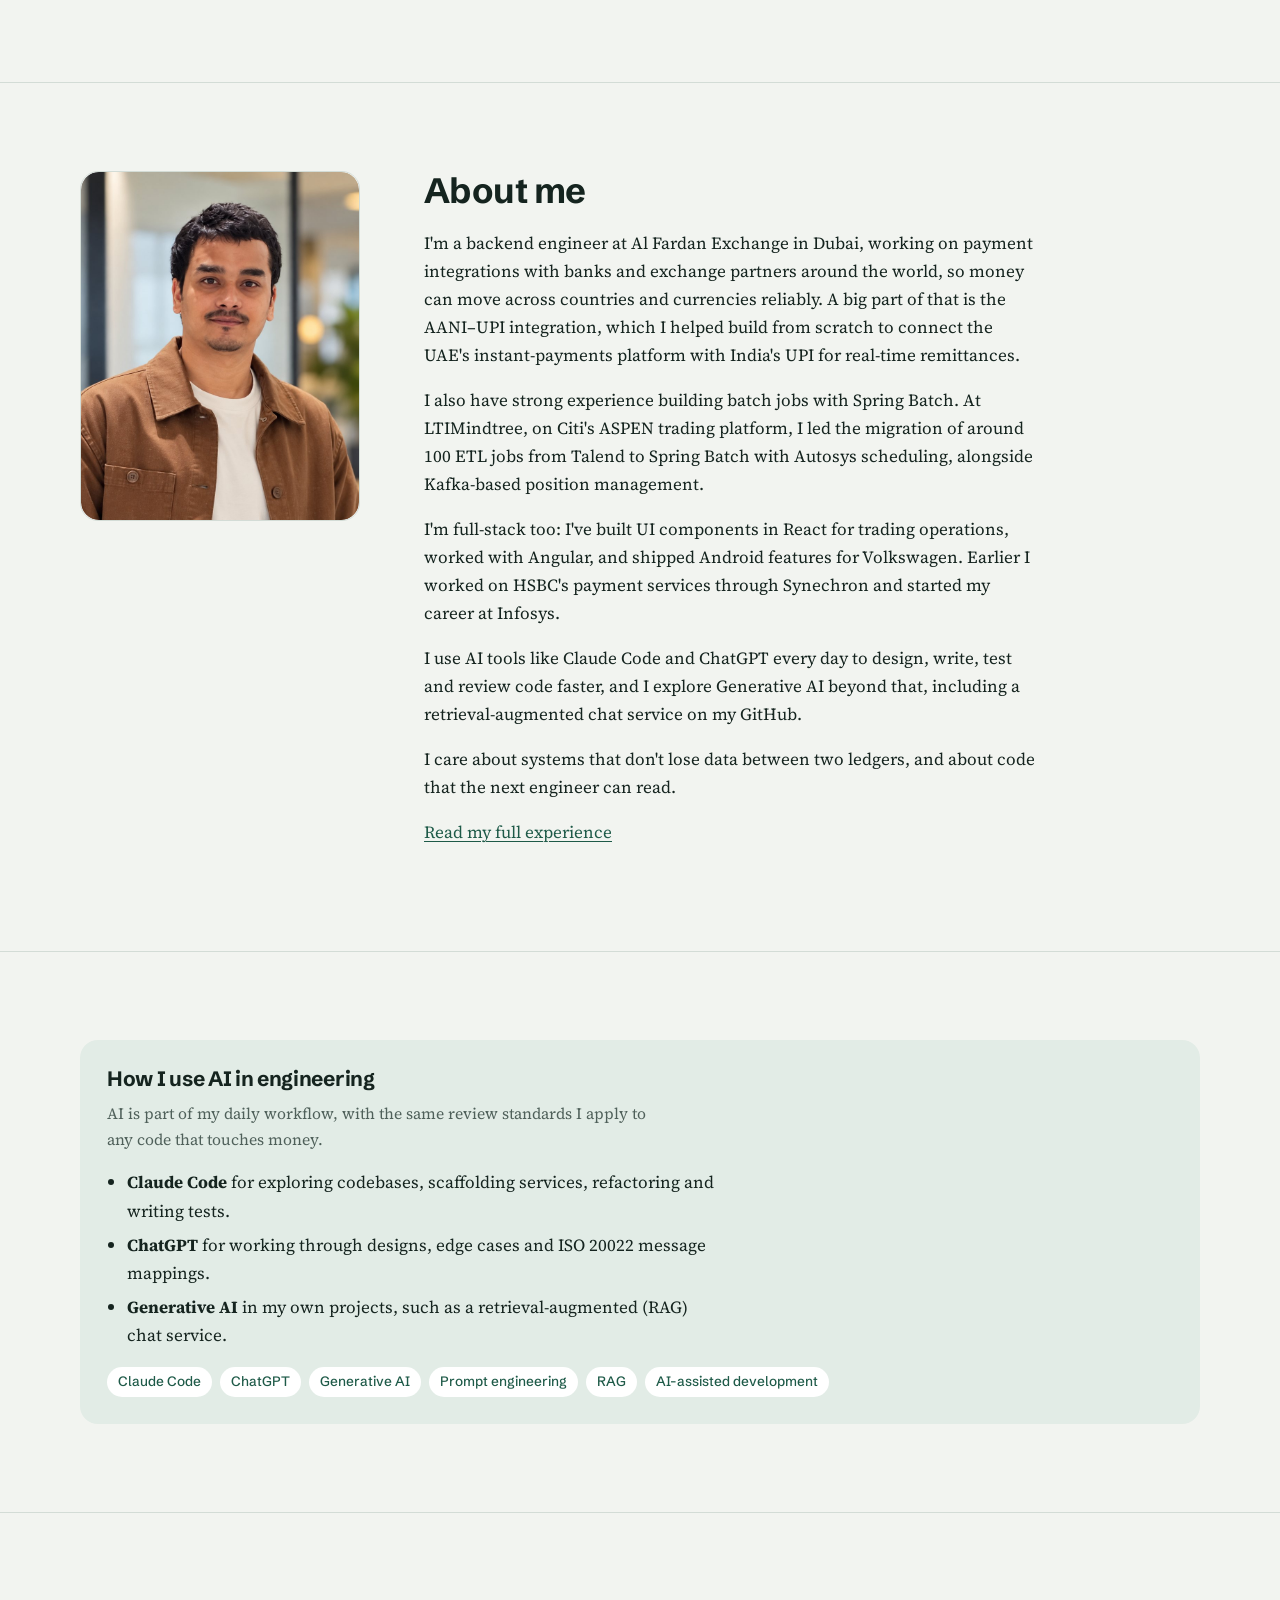
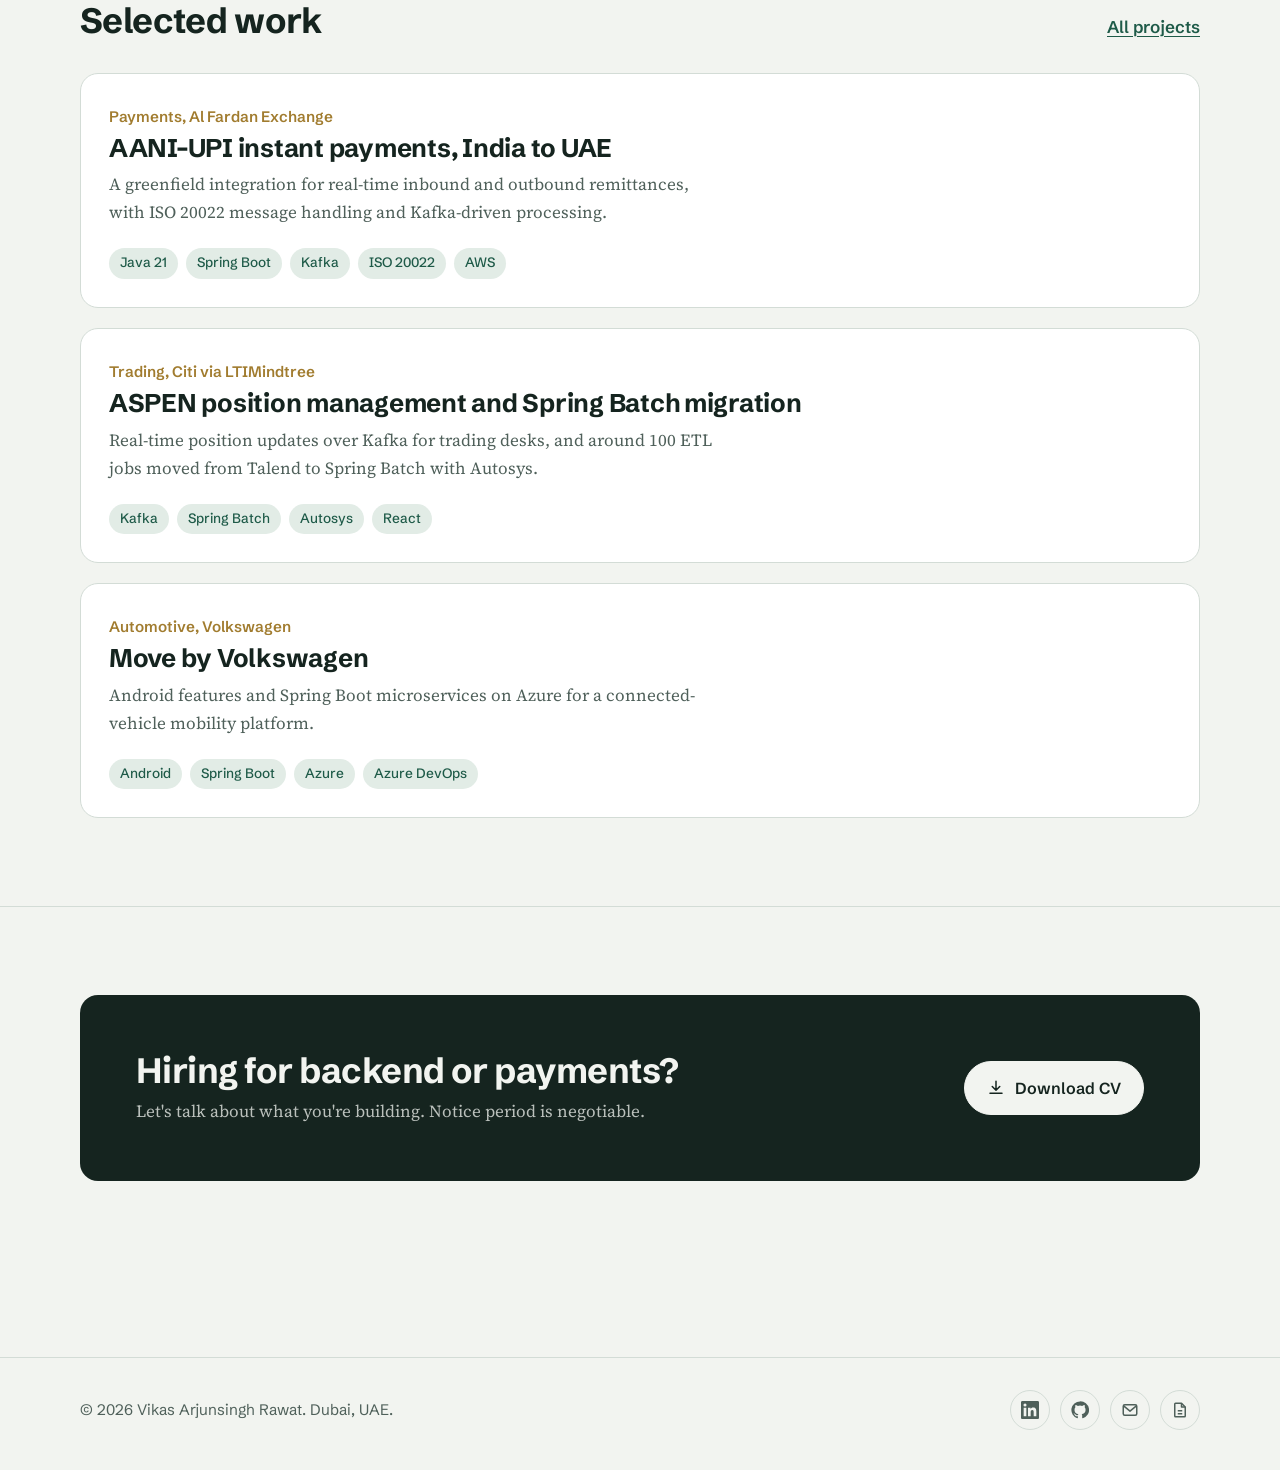
==== commit 2b6627ab: "Rewrite About section: global payment integrations, AANI-UPI, Spring Batch, React Co-Authored-By: Cl" ====
--- a/index.html
+++ b/index.html
@@ -75,8 +75,9 @@
   <div class="portrait"><img src="assets/img/vikas.jpg" alt="Portrait of Vikas Rawat" width="800" height="1000" loading="lazy"></div>
   <div>
     <h2>About me</h2>
-    <p>I'm a backend engineer at Al Fardan Exchange in Dubai. I built the integration between the UAE's AANI instant-payments platform and India's UPI from scratch, co-designed its architecture, and mentor the engineers on the team.</p>
-    <p>Before that I spent nearly three years at LTIMindtree on Citi's ASPEN trading platform, working on Kafka-based position management and moving around 100 ETL jobs off Talend. Earlier I worked on HSBC's payment services through Synechron, connected-vehicle microservices for Volkswagen, and started my career at Infosys.</p>
+    <p>I'm a backend engineer at Al Fardan Exchange in Dubai, working on payment integrations with banks and exchange partners around the world, so money can move across countries and currencies reliably. A big part of that is the AANI&ndash;UPI integration, which I helped build from scratch to connect the UAE's instant-payments platform with India's UPI for real-time remittances.</p>
+    <p>I also have strong experience building batch jobs with Spring Batch. At LTIMindtree, on Citi's ASPEN trading platform, I led the migration of around 100 ETL jobs from Talend to Spring Batch with Autosys scheduling, alongside Kafka-based position management.</p>
+    <p>I'm full-stack too: I've built UI components in React for trading operations, worked with Angular, and shipped Android features for Volkswagen. Earlier I worked on HSBC's payment services through Synechron and started my career at Infosys.</p>
     <p>I use AI tools like Claude Code and ChatGPT every day to design, write, test and review code faster, and I explore Generative AI beyond that, including a retrieval-augmented chat service on my GitHub.</p>
     <p>I care about systems that don't lose data between two ledgers, and about code that the next engineer can read.</p>
     <p><a href="experience.html">Read my full experience</a></p>
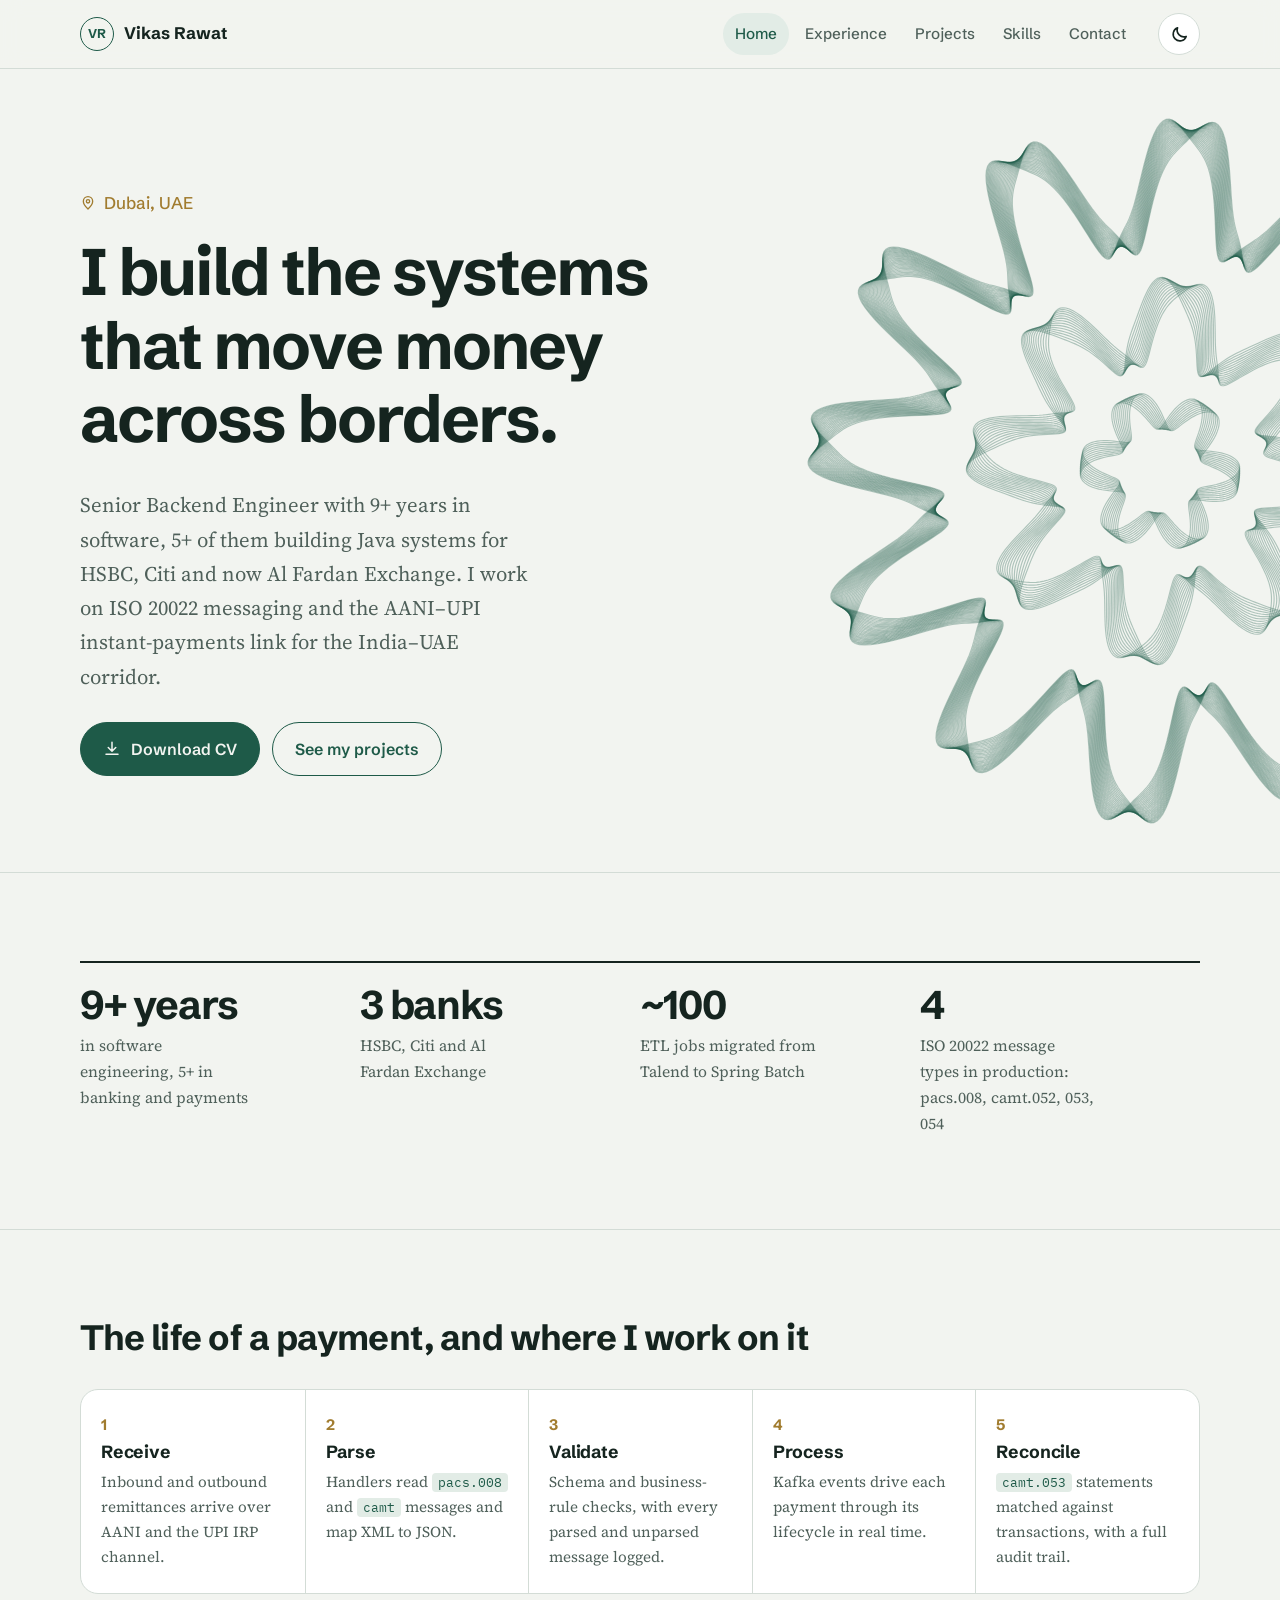
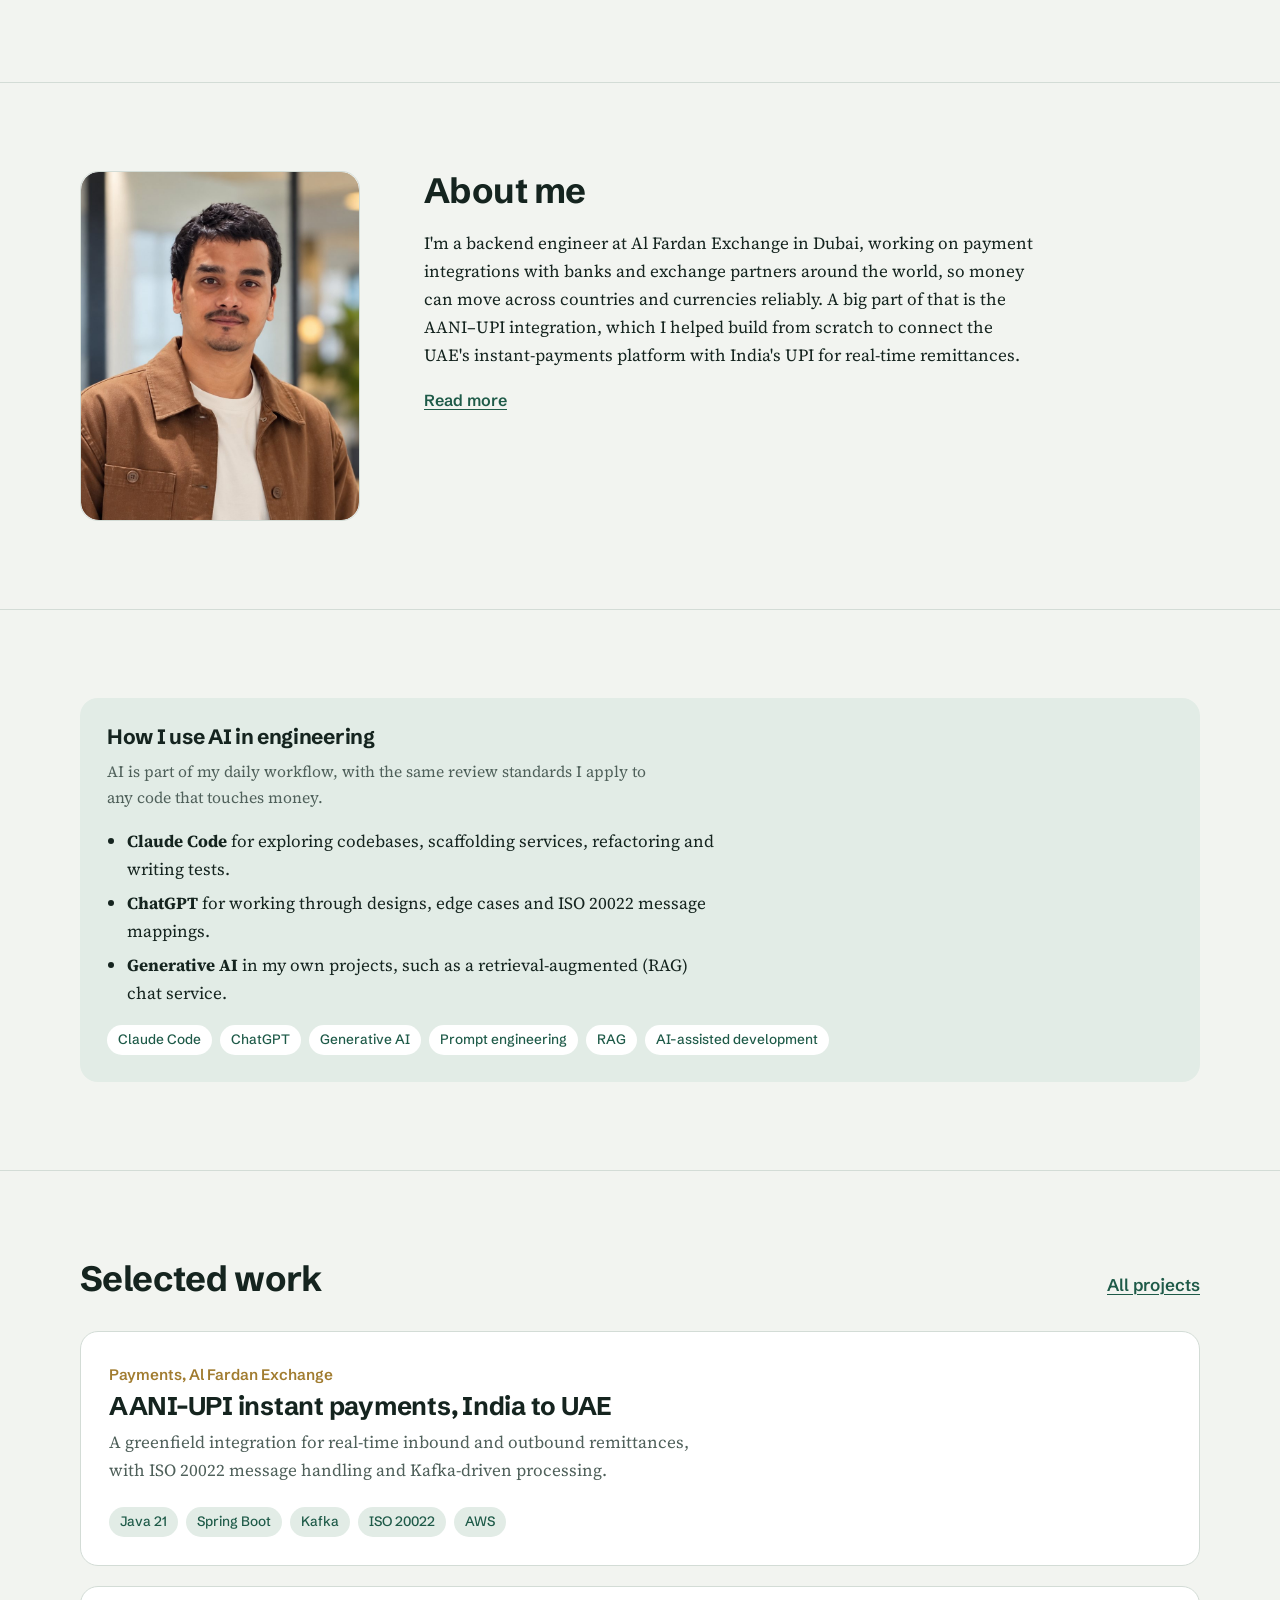
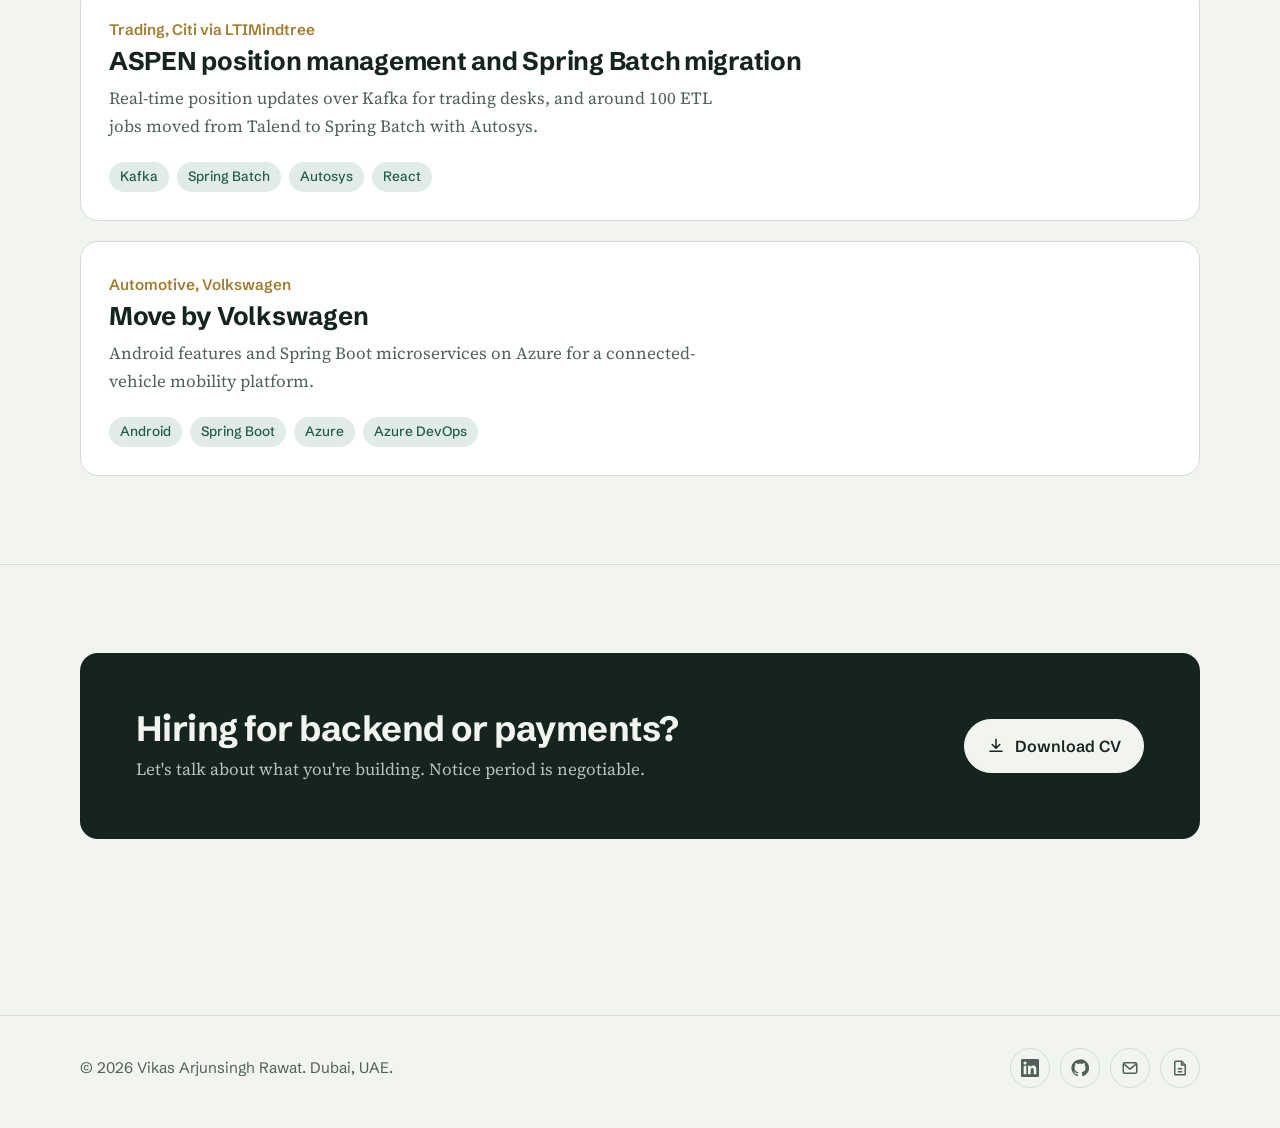
==== commit d4d5515a: "Collapse About section behind Read more / Show less Co-Authored-By: Claude Opus 5.5 <noreply@anthrop" ====
--- a/index.html
+++ b/index.html
@@ -76,11 +76,14 @@
   <div>
     <h2>About me</h2>
     <p>I'm a backend engineer at Al Fardan Exchange in Dubai, working on payment integrations with banks and exchange partners around the world, so money can move across countries and currencies reliably. A big part of that is the AANI&ndash;UPI integration, which I helped build from scratch to connect the UAE's instant-payments platform with India's UPI for real-time remittances.</p>
+    <div class="more" id="about-more">
     <p>I also have strong experience building batch jobs with Spring Batch. At LTIMindtree, on Citi's ASPEN trading platform, I led the migration of around 100 ETL jobs from Talend to Spring Batch with Autosys scheduling, alongside Kafka-based position management.</p>
     <p>I'm full-stack too: I've built UI components in React for trading operations, worked with Angular, and shipped Android features for Volkswagen. Earlier I worked on HSBC's payment services through Synechron and started my career at Infosys.</p>
     <p>I use AI tools like Claude Code and ChatGPT every day to design, write, test and review code faster, and I explore Generative AI beyond that, including a retrieval-augmented chat service on my GitHub.</p>
     <p>I care about systems that don't lose data between two ledgers, and about code that the next engineer can read.</p>
-    <p><a href="experience.html">Read my full experience</a></p>
+      <p><a href="experience.html">Read my full experience</a></p>
+    </div>
+    <button class="more-toggle" type="button" aria-expanded="false" aria-controls="about-more" hidden>Read more</button>
   </div>
 </div></section>
 
--- a/assets/css/style.css
+++ b/assets/css/style.css
@@ -422,3 +422,10 @@
 .portrait:has(img) { padding: 0; background: var(--surface); overflow: hidden; }
 .ai-list { padding-left: 1.2em; margin: 0 0 18px; max-width: var(--measure); }
 .ai-list li { margin-bottom: 6px; }
+
+.more-toggle {
+  font-family: var(--font-display); font-weight: 600; font-size: 1rem;
+  color: var(--green); background: none; border: 0; padding: 4px 0;
+  cursor: pointer; text-decoration: underline; text-underline-offset: 3px;
+}
+.more-toggle:hover { text-decoration-thickness: 2px; }
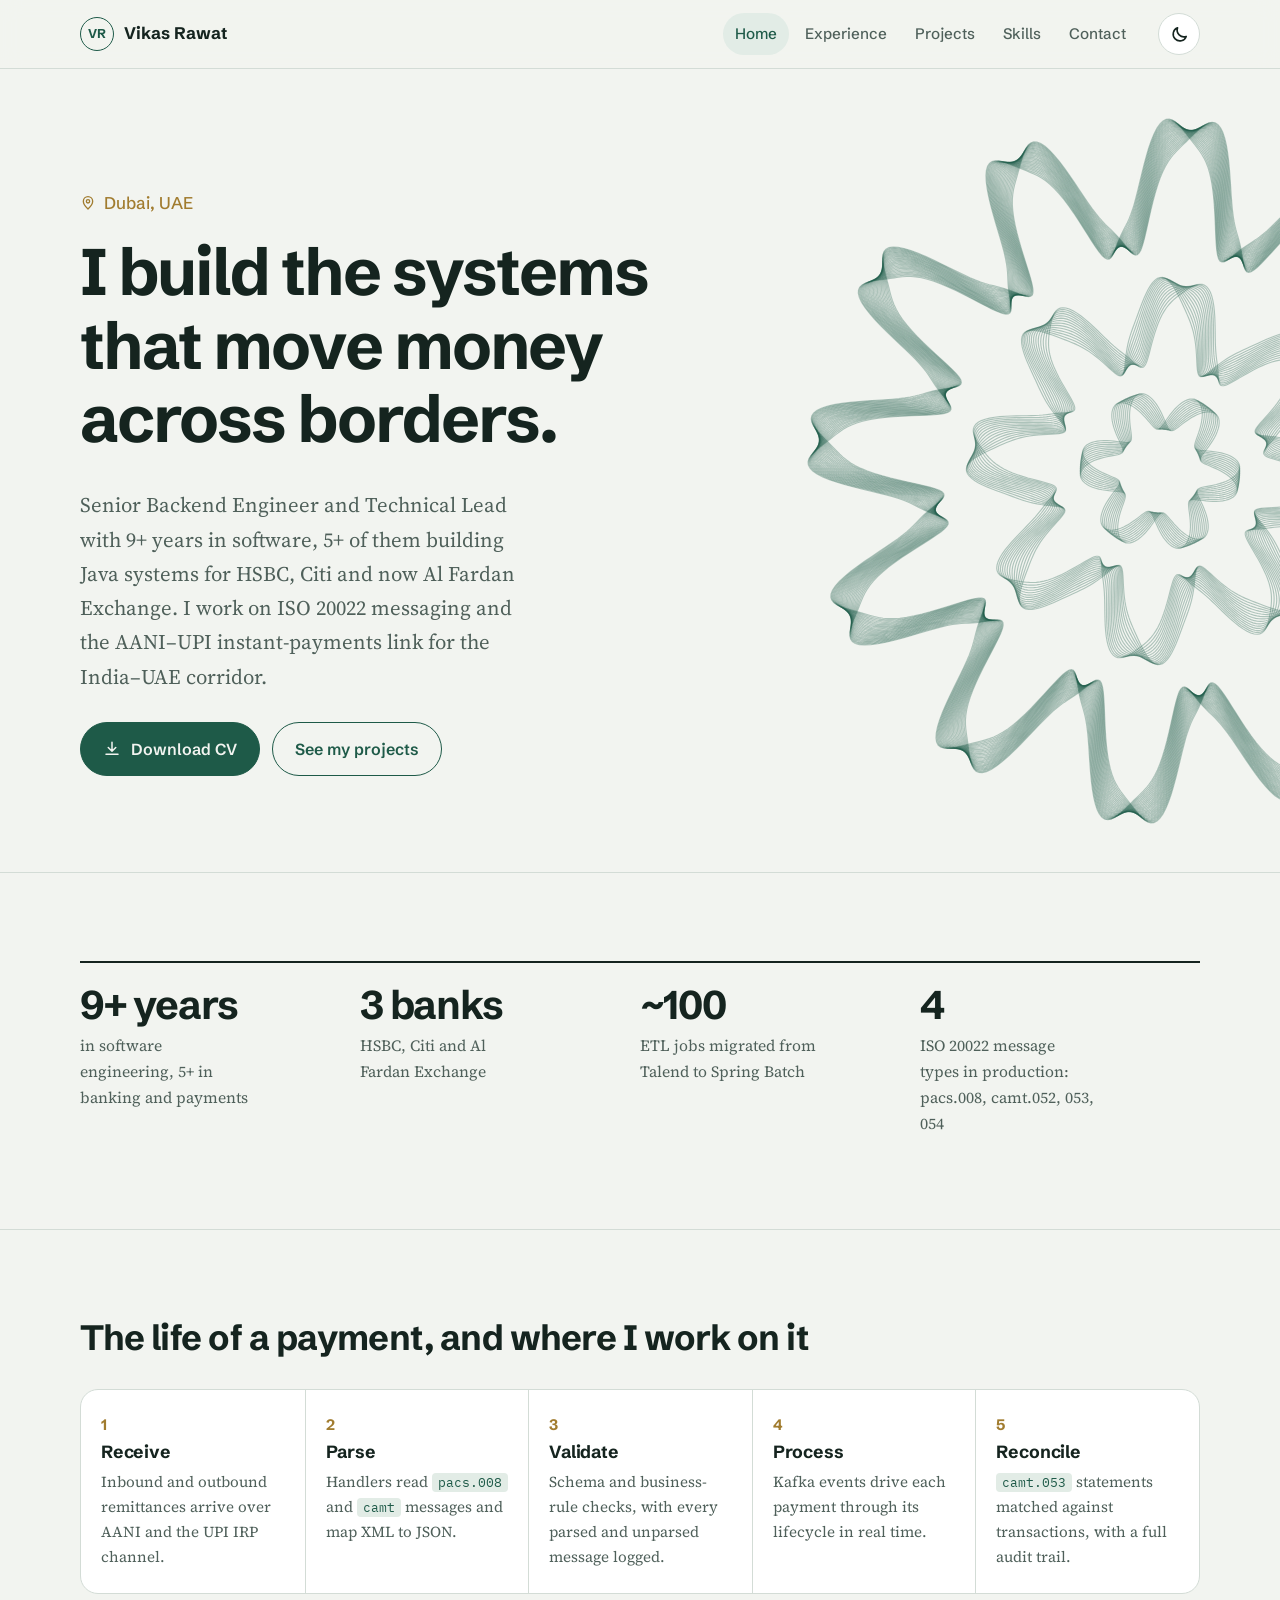
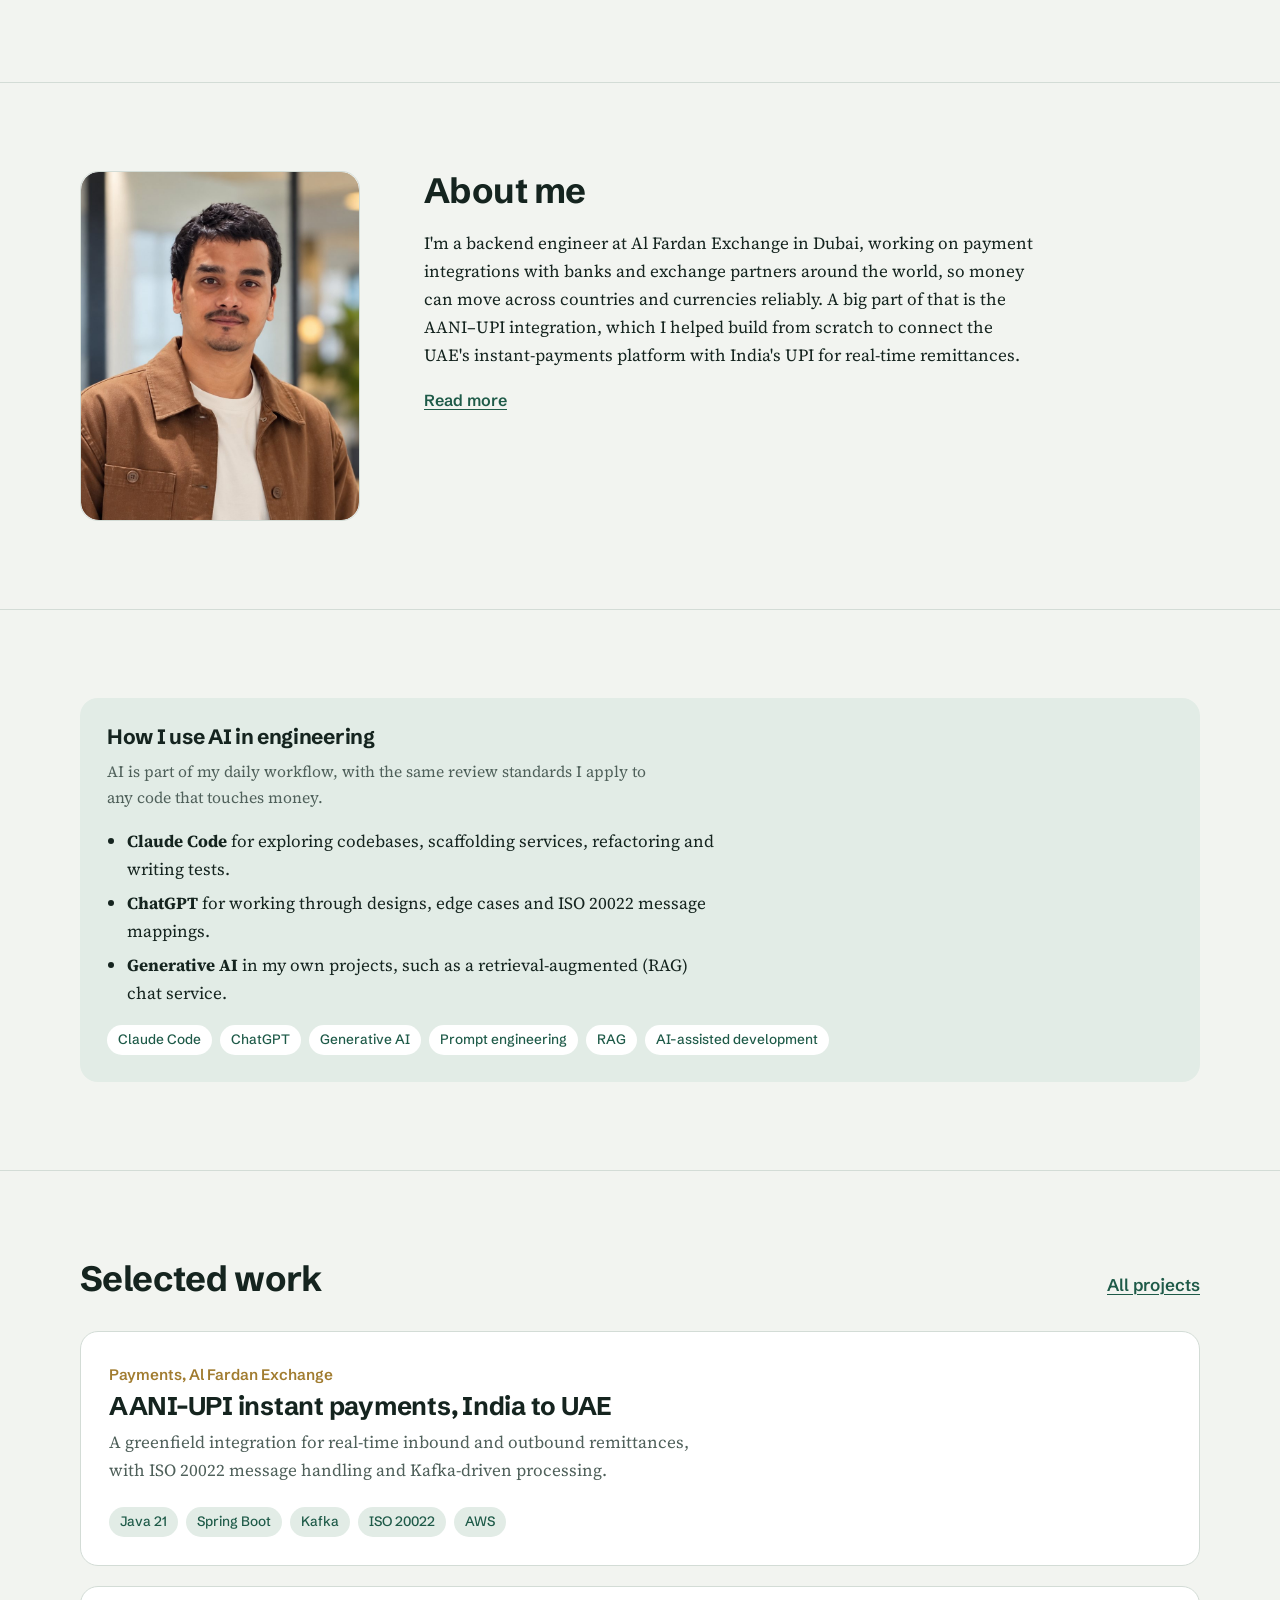
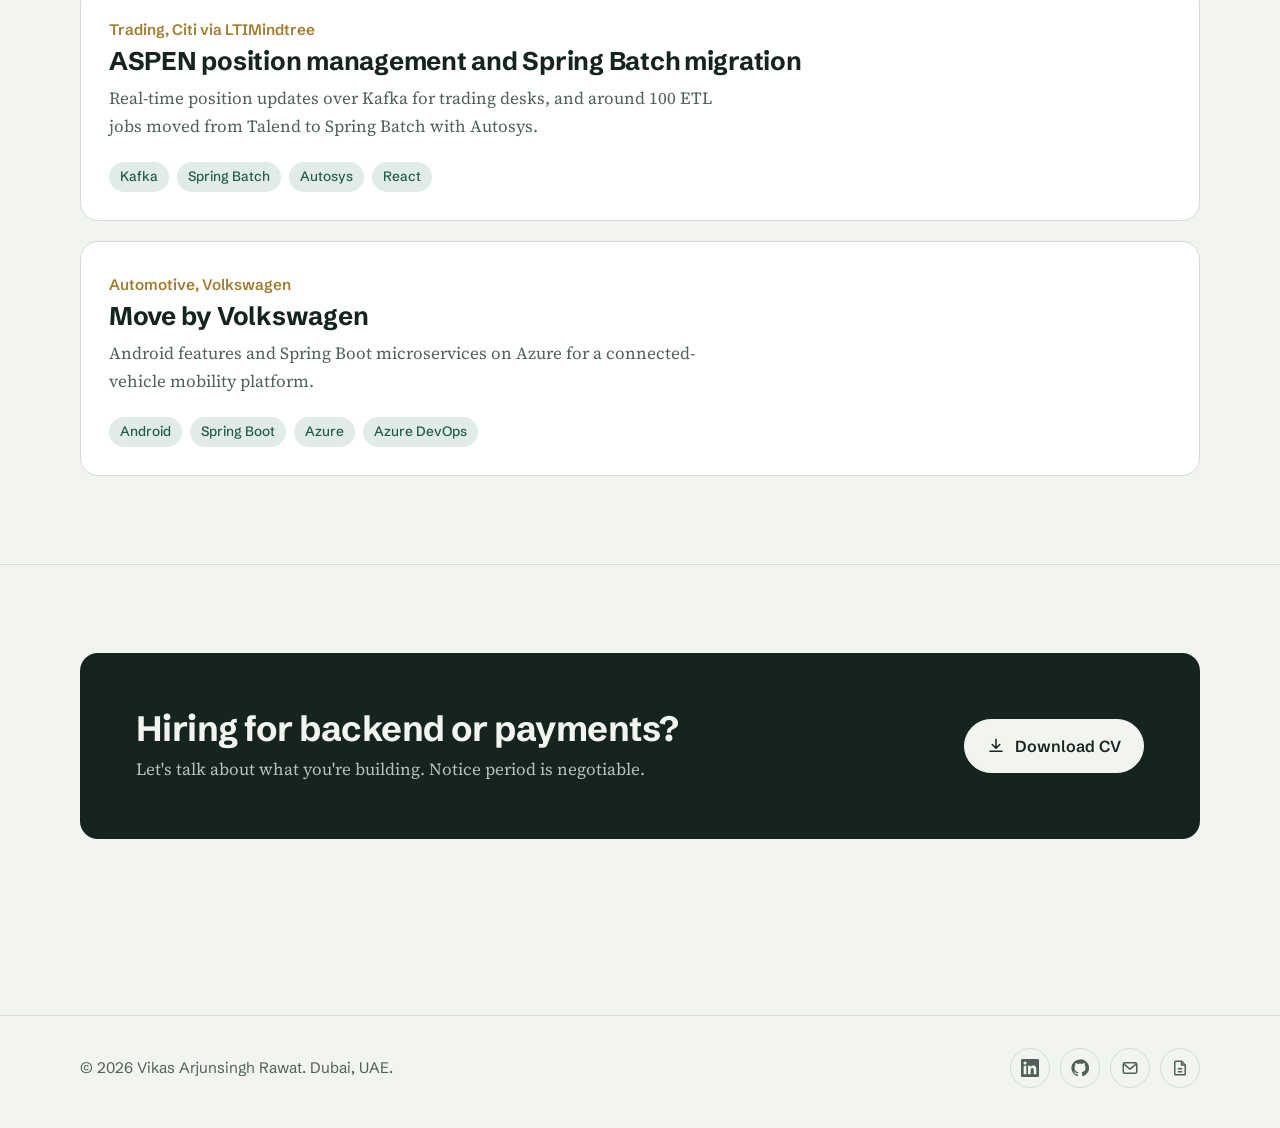
==== commit 4a60788f: "Add Technical Lead to summary and page title Co-Authored-By: Claude Opus 5.5 <noreply@anthropic.com>" ====
--- a/index.html
+++ b/index.html
@@ -3,10 +3,10 @@
 <head>
 <meta charset="utf-8">
 <meta name="viewport" content="width=device-width, initial-scale=1">
-<title>Vikas Rawat | Senior Backend Engineer, Payments</title>
-<meta name="description" content="Senior Backend Engineer in Dubai building real-time and cross-border payment systems with Java, Spring Boot, Kafka and ISO 20022.">
-<meta property="og:title" content="Vikas Rawat | Senior Backend Engineer, Payments">
-<meta property="og:description" content="Senior Backend Engineer in Dubai building real-time and cross-border payment systems with Java, Spring Boot, Kafka and ISO 20022.">
+<title>Vikas Rawat | Senior Backend Engineer &amp; Technical Lead</title>
+<meta name="description" content="Senior Backend Engineer and Technical Lead in Dubai building real-time and cross-border payment systems with Java, Spring Boot, Kafka and ISO 20022.">
+<meta property="og:title" content="Vikas Rawat | Senior Backend Engineer &amp; Technical Lead">
+<meta property="og:description" content="Senior Backend Engineer and Technical Lead in Dubai building real-time and cross-border payment systems with Java, Spring Boot, Kafka and ISO 20022.">
 <meta property="og:type" content="website">
 <meta property="og:image" content="assets/img/vikas-square.jpg">
 <meta name="theme-color" content="#1e5a48">
@@ -41,7 +41,7 @@
   <div class="wrap">
     <p class="where"><svg viewBox="0 0 24 24" fill="none" stroke="currentColor" stroke-width="2" stroke-linejoin="round" aria-hidden="true"><path d="M12 21s-7-6.2-7-11.5a7 7 0 0 1 14 0C19 14.8 12 21 12 21Z"/><circle cx="12" cy="9.5" r="2.5"/></svg>Dubai, UAE</p>
     <h1>I build the systems that move money across borders.</h1>
-    <p class="lede">Senior Backend Engineer with 9+ years in software, 5+ of them building Java systems for HSBC, Citi and now Al Fardan Exchange. I work on ISO&nbsp;20022 messaging and the AANI&ndash;UPI instant-payments link for the India&ndash;UAE corridor.</p>
+    <p class="lede">Senior Backend Engineer and Technical Lead with 9+ years in software, 5+ of them building Java systems for HSBC, Citi and now Al Fardan Exchange. I work on ISO&nbsp;20022 messaging and the AANI&ndash;UPI instant-payments link for the India&ndash;UAE corridor.</p>
     <div class="btn-row">
       <a class="btn btn-primary" href="assets/Vikas_Rawat_CV.pdf" download><svg viewBox="0 0 24 24" fill="none" stroke="currentColor" stroke-width="2" stroke-linecap="round" stroke-linejoin="round" aria-hidden="true"><path d="M12 3v12m0 0-5-5m5 5 5-5M4 19h16"/></svg>Download CV</a>
       <a class="btn btn-ghost" href="projects.html">See my projects</a>
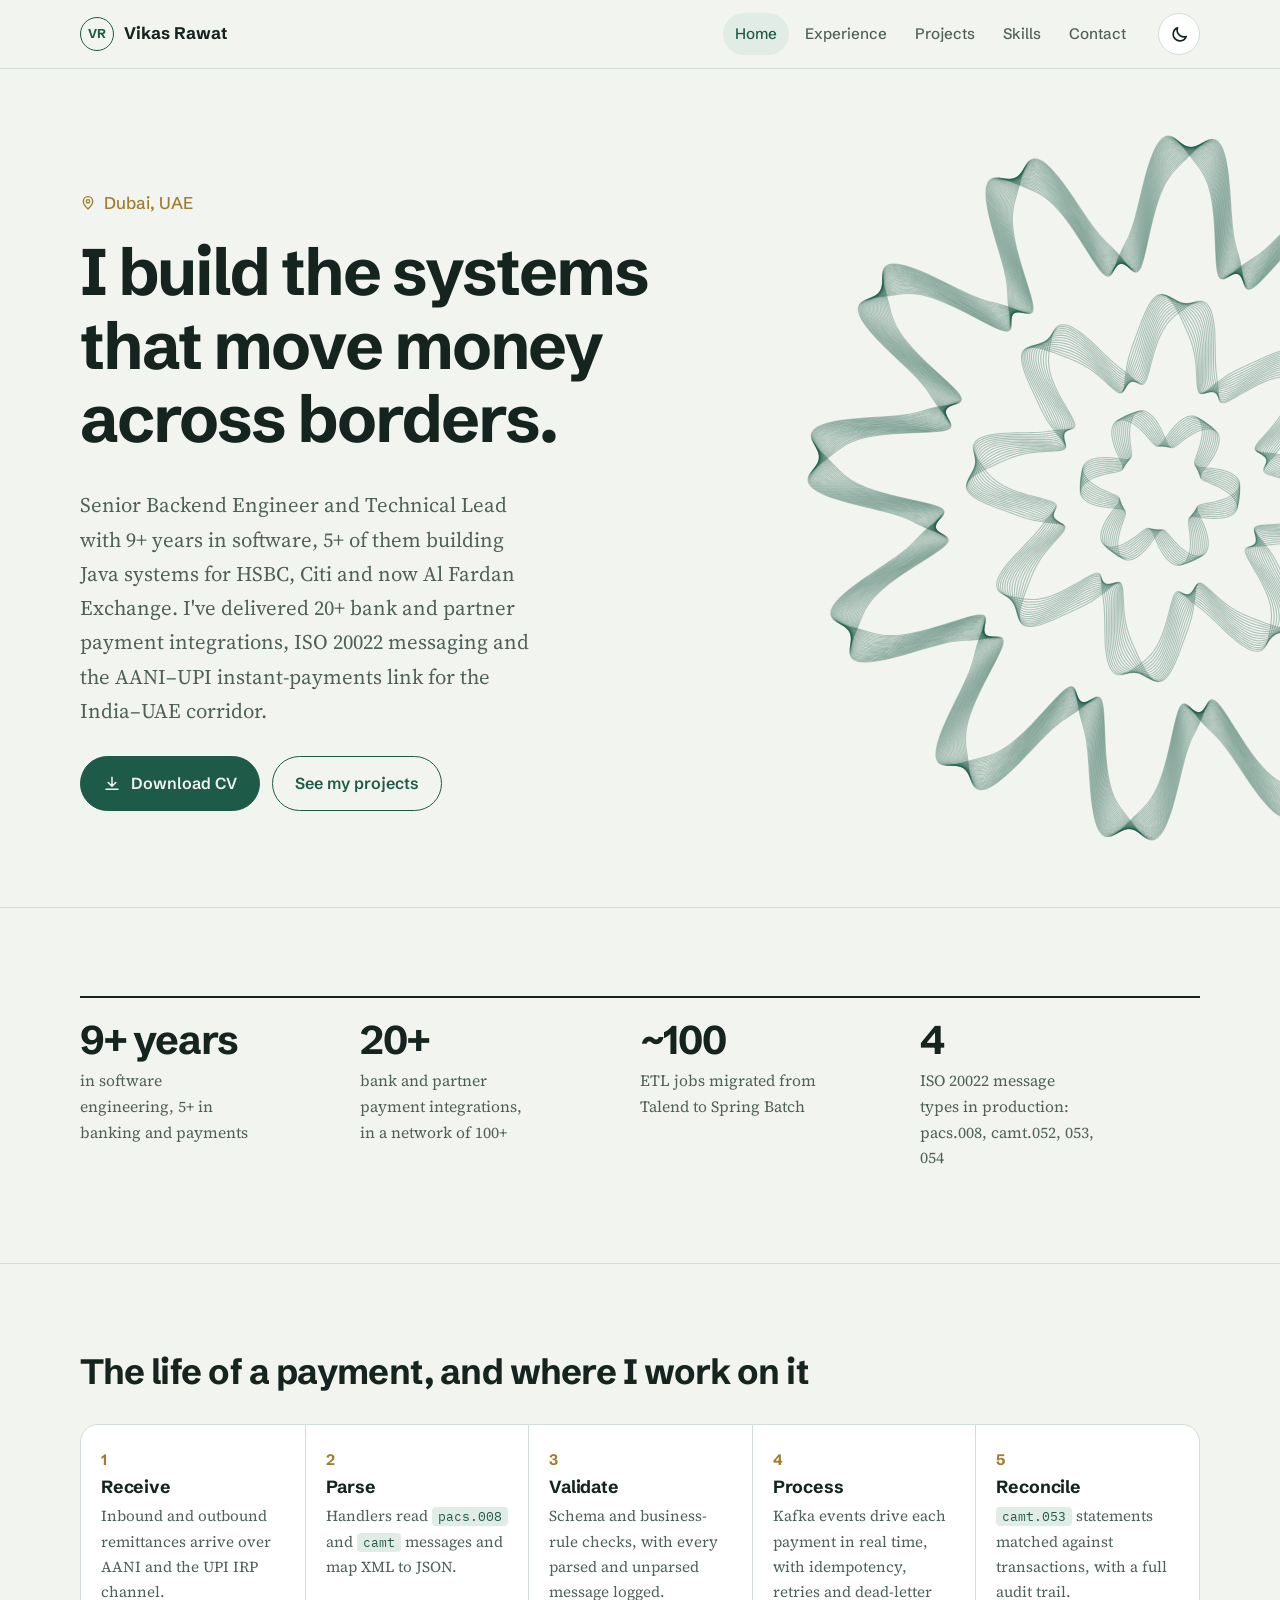
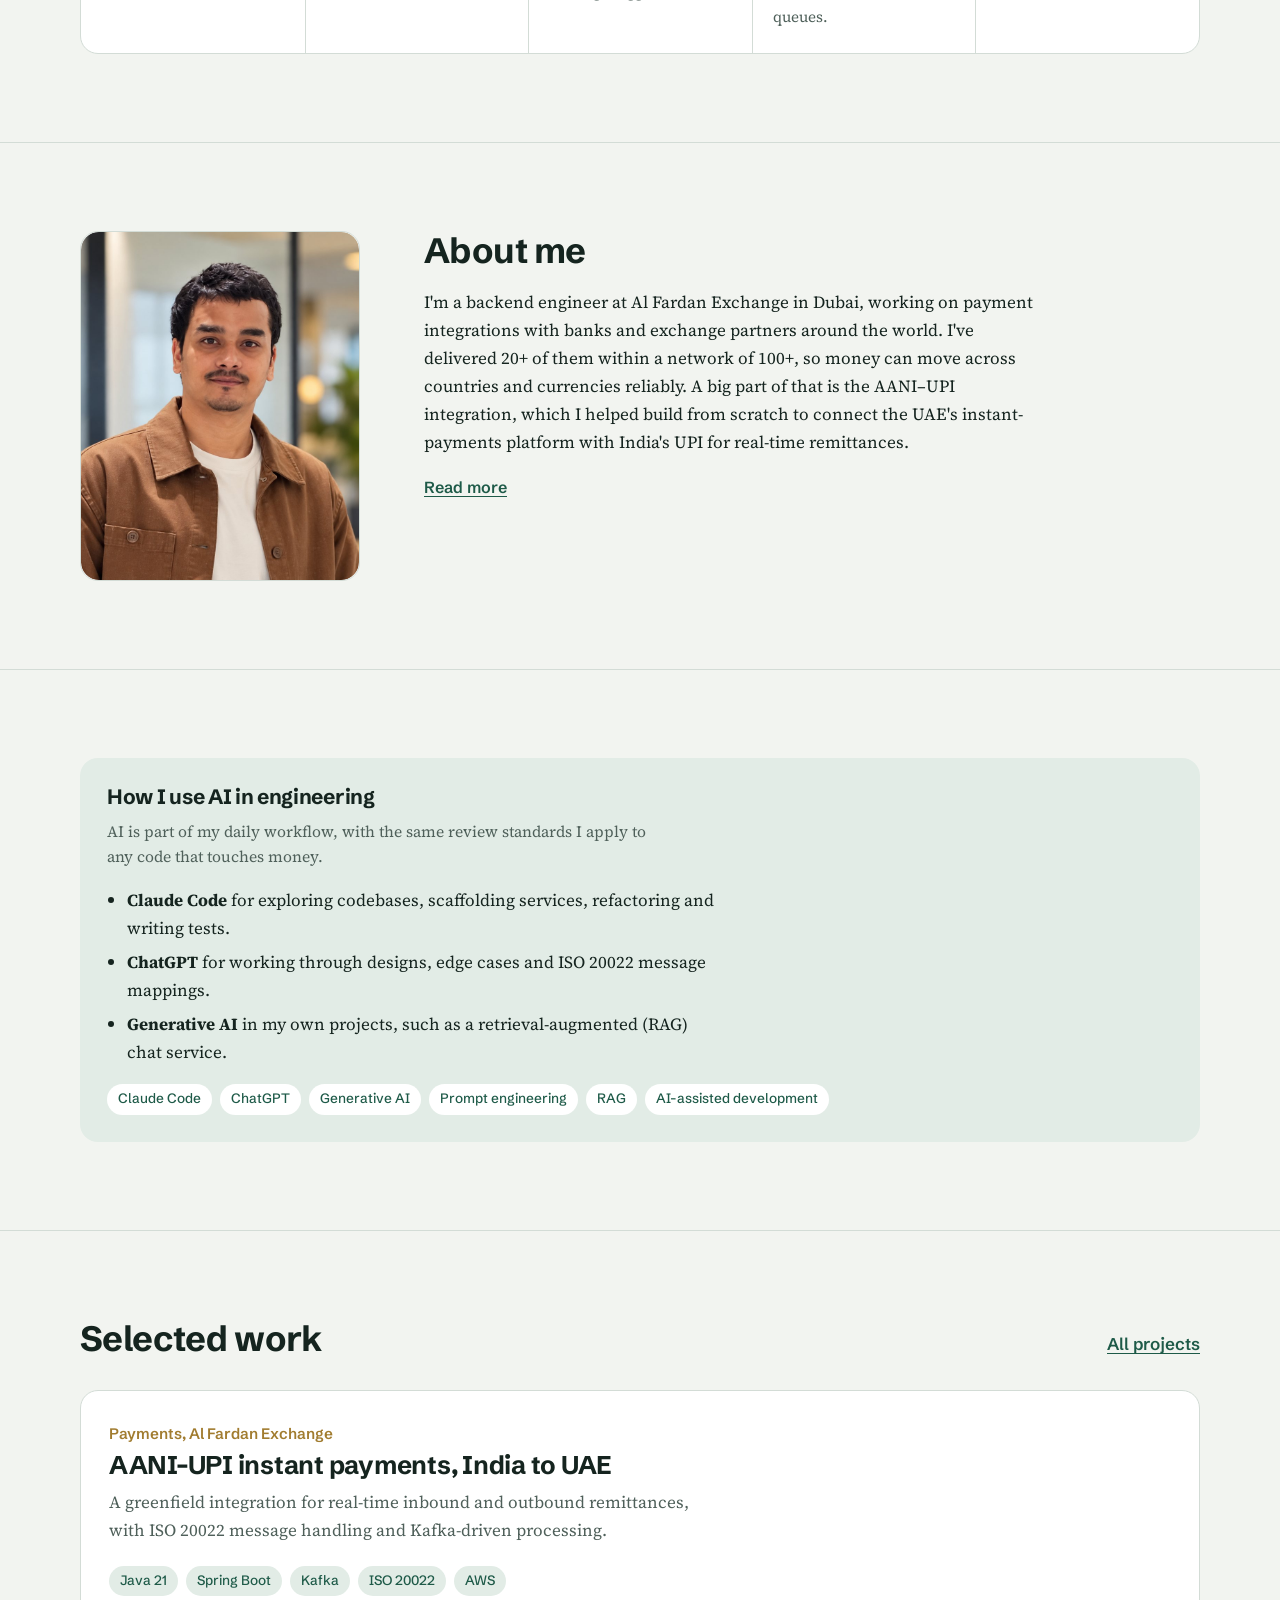
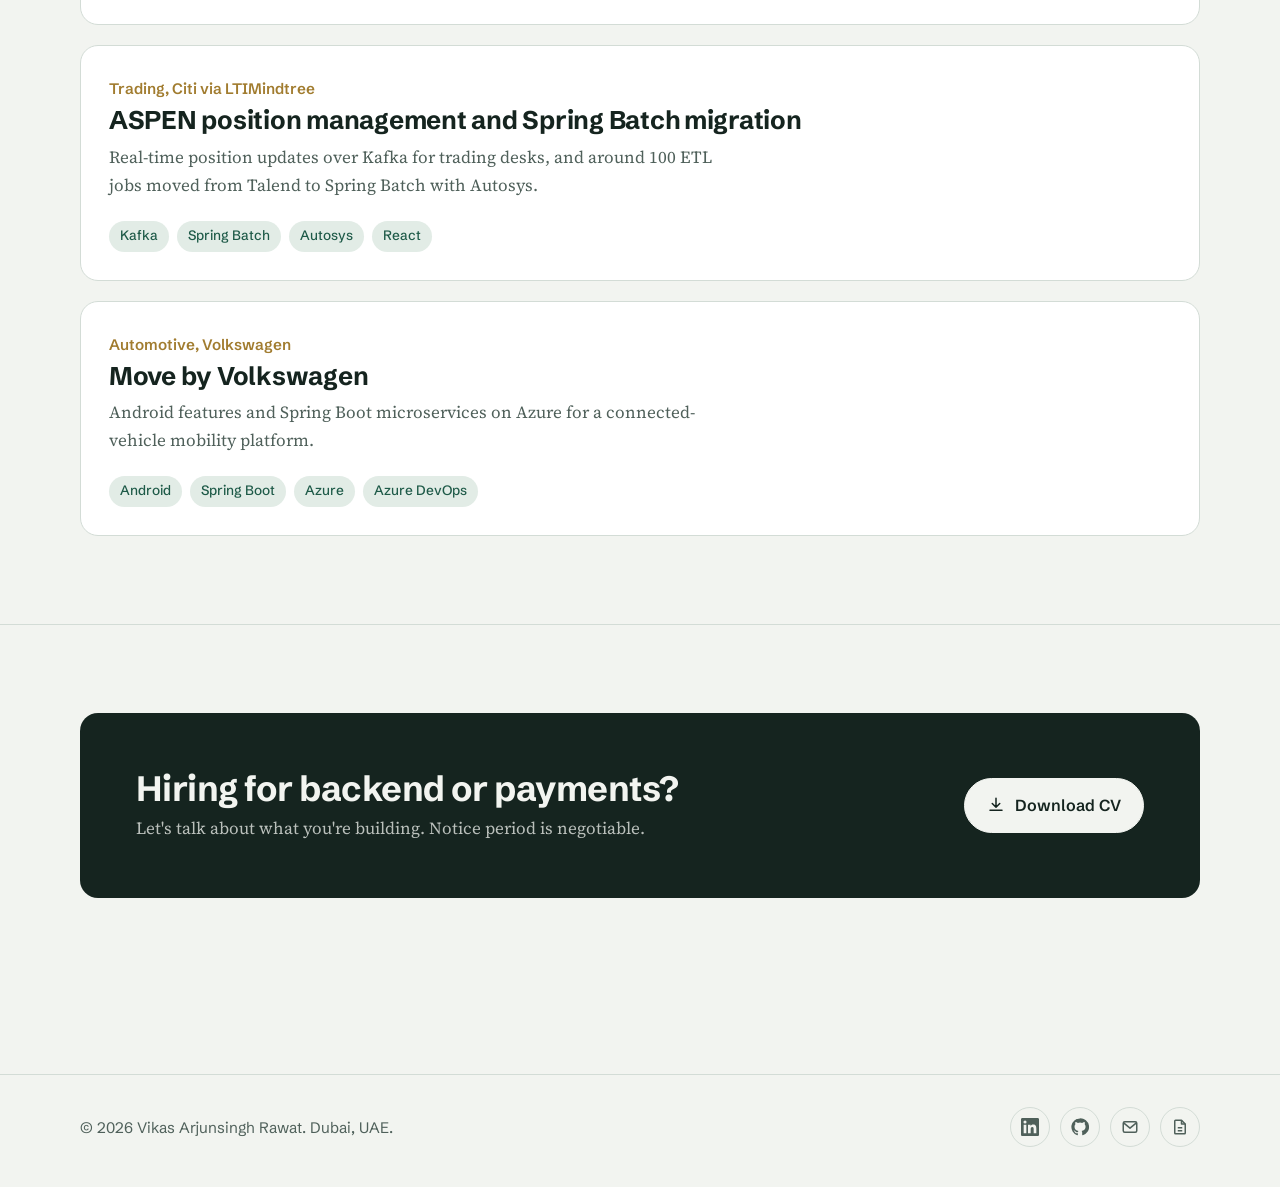
==== commit e569ffc3: "Update site from latest CV, add Firebase and observability 20+ bank and partner integrations, idempo" ====
--- a/index.html
+++ b/index.html
@@ -41,7 +41,7 @@
   <div class="wrap">
     <p class="where"><svg viewBox="0 0 24 24" fill="none" stroke="currentColor" stroke-width="2" stroke-linejoin="round" aria-hidden="true"><path d="M12 21s-7-6.2-7-11.5a7 7 0 0 1 14 0C19 14.8 12 21 12 21Z"/><circle cx="12" cy="9.5" r="2.5"/></svg>Dubai, UAE</p>
     <h1>I build the systems that move money across borders.</h1>
-    <p class="lede">Senior Backend Engineer and Technical Lead with 9+ years in software, 5+ of them building Java systems for HSBC, Citi and now Al Fardan Exchange. I work on ISO&nbsp;20022 messaging and the AANI&ndash;UPI instant-payments link for the India&ndash;UAE corridor.</p>
+    <p class="lede">Senior Backend Engineer and Technical Lead with 9+ years in software, 5+ of them building Java systems for HSBC, Citi and now Al Fardan Exchange. I've delivered 20+ bank and partner payment integrations, ISO&nbsp;20022 messaging and the AANI&ndash;UPI instant-payments link for the India&ndash;UAE corridor.</p>
     <div class="btn-row">
       <a class="btn btn-primary" href="assets/Vikas_Rawat_CV.pdf" download><svg viewBox="0 0 24 24" fill="none" stroke="currentColor" stroke-width="2" stroke-linecap="round" stroke-linejoin="round" aria-hidden="true"><path d="M12 3v12m0 0-5-5m5 5 5-5M4 19h16"/></svg>Download CV</a>
       <a class="btn btn-ghost" href="projects.html">See my projects</a>
@@ -52,7 +52,7 @@
 <section class="section"><div class="wrap">
   <dl class="facts">
     <div><dt>9+ years</dt><dd>in software engineering, 5+ in banking and payments</dd></div>
-    <div><dt>3 banks</dt><dd>HSBC, Citi and Al Fardan Exchange</dd></div>
+    <div><dt>20+</dt><dd>bank and partner payment integrations, in a network of 100+</dd></div>
     <div><dt>~100</dt><dd>ETL jobs migrated from Talend to Spring Batch</dd></div>
     <div><dt>4</dt><dd>ISO 20022 message types in production: pacs.008, camt.052, 053, 054</dd></div>
   </dl>
@@ -66,7 +66,7 @@
     <li><span class="step">1</span><h3>Receive</h3><p>Inbound and outbound remittances arrive over AANI and the UPI IRP channel.</p></li>
     <li><span class="step">2</span><h3>Parse</h3><p>Handlers read <code>pacs.008</code> and <code>camt</code> messages and map XML to JSON.</p></li>
     <li><span class="step">3</span><h3>Validate</h3><p>Schema and business-rule checks, with every parsed and unparsed message logged.</p></li>
-    <li><span class="step">4</span><h3>Process</h3><p>Kafka events drive each payment through its lifecycle in real time.</p></li>
+    <li><span class="step">4</span><h3>Process</h3><p>Kafka events drive each payment in real time, with idempotency, retries and dead-letter queues.</p></li>
     <li><span class="step">5</span><h3>Reconcile</h3><p><code>camt.053</code> statements matched against transactions, with a full audit trail.</p></li>
   </ol>
 </div></section>
@@ -75,7 +75,7 @@
   <div class="portrait"><img src="assets/img/vikas.jpg" alt="Portrait of Vikas Rawat" width="800" height="1000" loading="lazy"></div>
   <div>
     <h2>About me</h2>
-    <p>I'm a backend engineer at Al Fardan Exchange in Dubai, working on payment integrations with banks and exchange partners around the world, so money can move across countries and currencies reliably. A big part of that is the AANI&ndash;UPI integration, which I helped build from scratch to connect the UAE's instant-payments platform with India's UPI for real-time remittances.</p>
+    <p>I'm a backend engineer at Al Fardan Exchange in Dubai, working on payment integrations with banks and exchange partners around the world. I've delivered 20+ of them within a network of 100+, so money can move across countries and currencies reliably. A big part of that is the AANI&ndash;UPI integration, which I helped build from scratch to connect the UAE's instant-payments platform with India's UPI for real-time remittances.</p>
     <div class="more" id="about-more">
     <p>I also have strong experience building batch jobs with Spring Batch. At LTIMindtree, on Citi's ASPEN trading platform, I led the migration of around 100 ETL jobs from Talend to Spring Batch with Autosys scheduling, alongside Kafka-based position management.</p>
     <p>I'm full-stack too: I've built UI components in React for trading operations, worked with Angular, and shipped Android features for Volkswagen. Earlier I worked on HSBC's payment services through Synechron and started my career at Infosys.</p>
--- a/assets/css/style.css
+++ b/assets/css/style.css
@@ -429,3 +429,5 @@
   cursor: pointer; text-decoration: underline; text-underline-offset: 3px;
 }
 .more-toggle:hover { text-decoration-thickness: 2px; }
+.skill-group.plain.wide { background: var(--surface); border-color: var(--line); }
+.skill-group.plain.wide .tags li { background: var(--green-tint); }
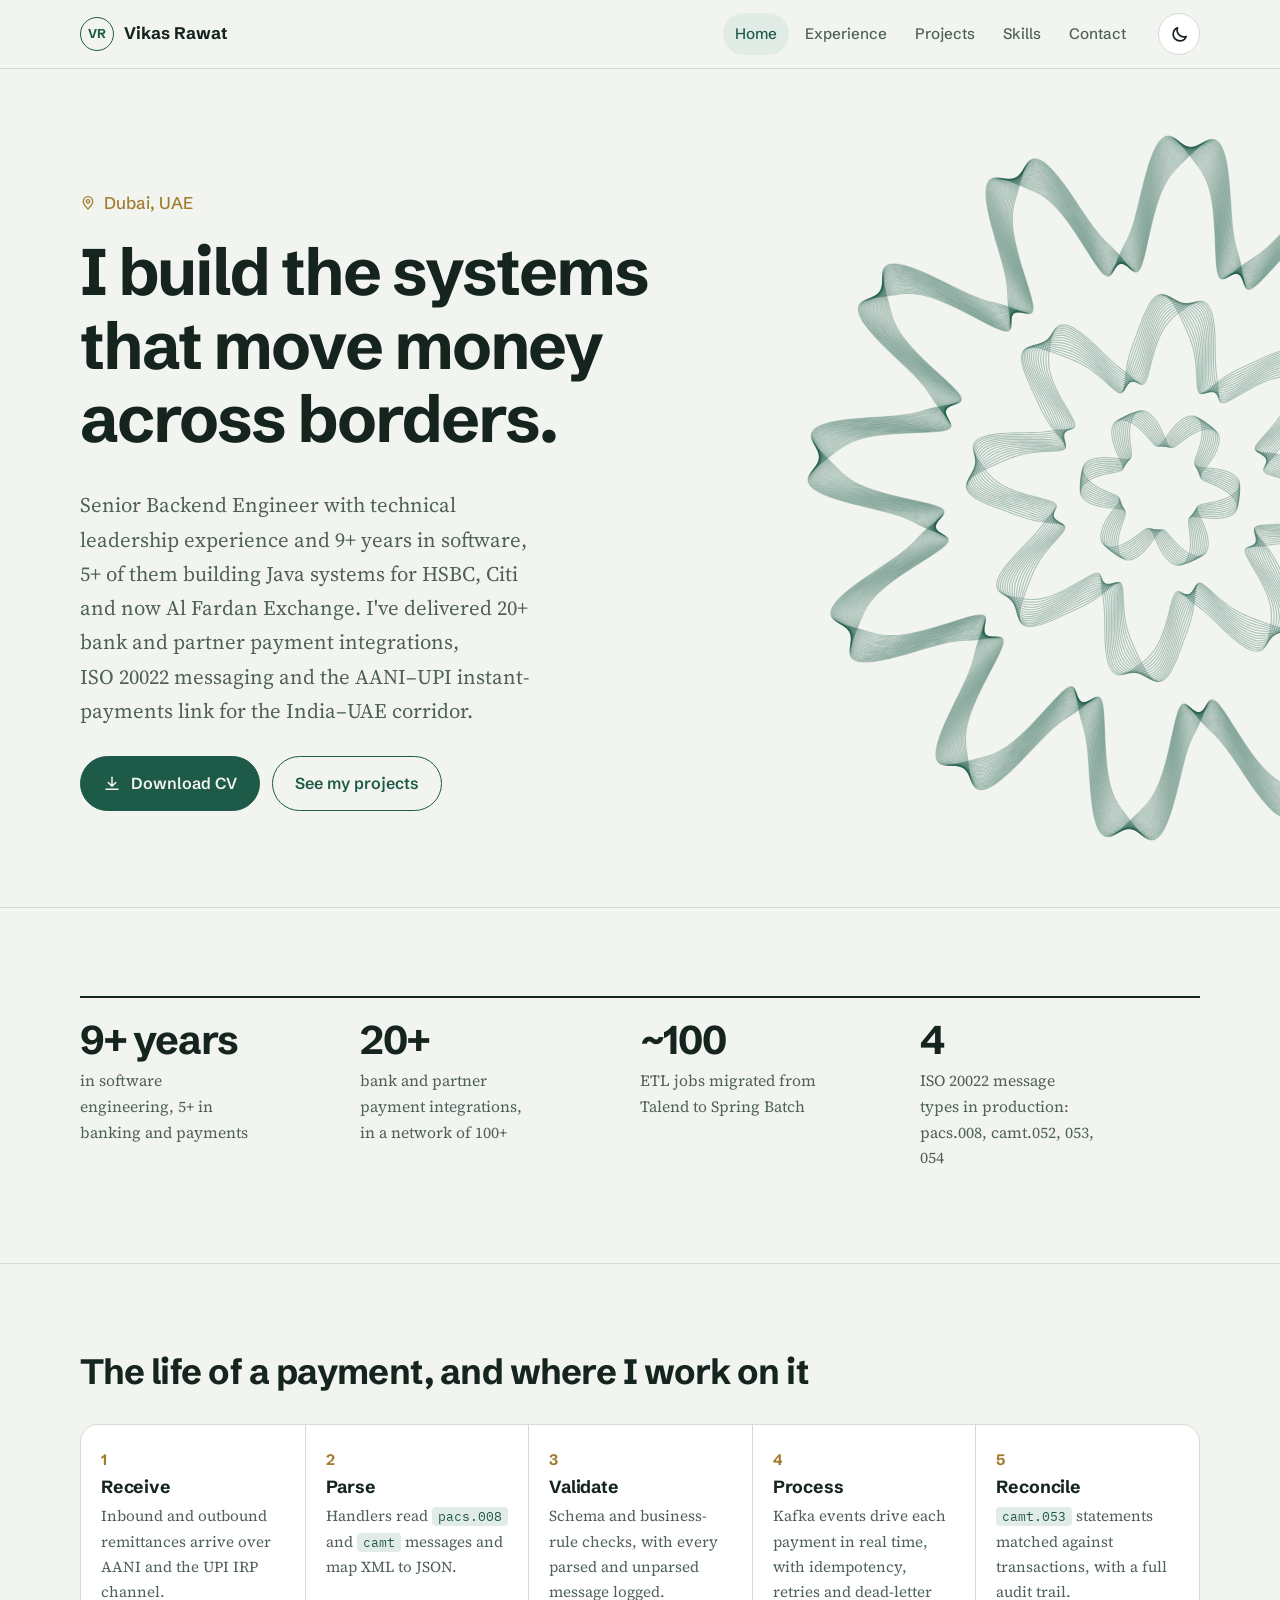
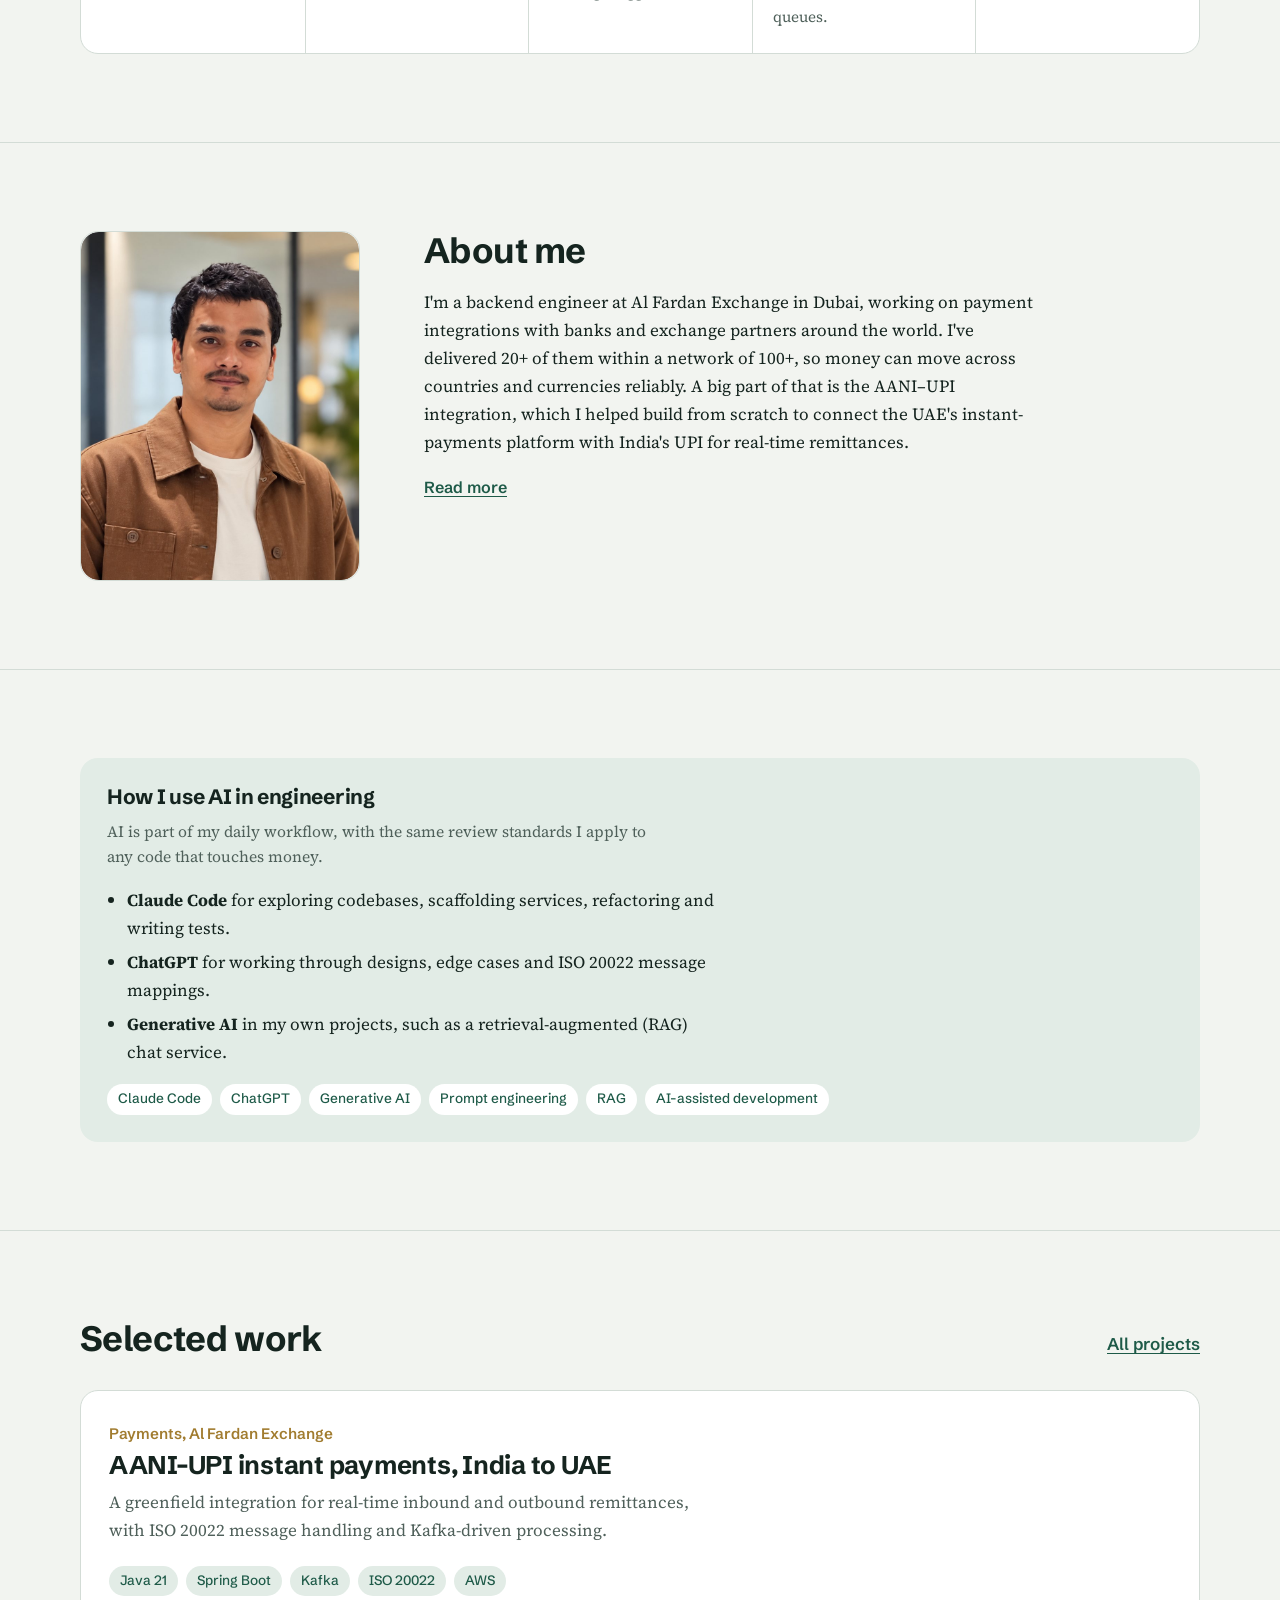
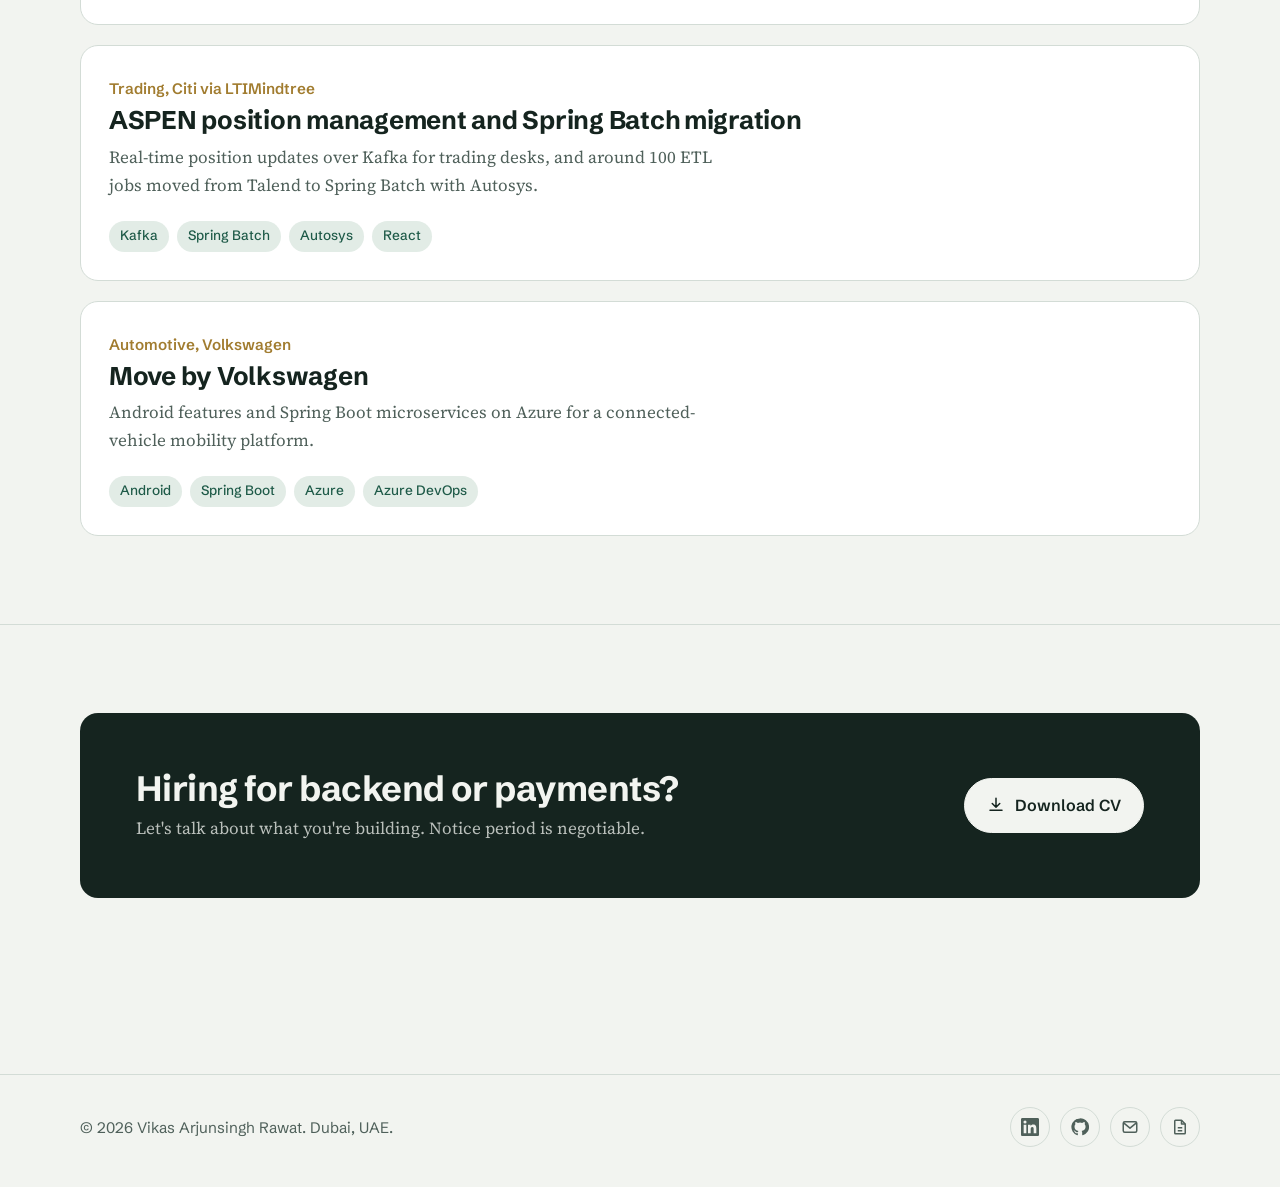
==== commit 7aef6d8b: "Reword summary to technical leadership experience Co-Authored-By: Claude Opus 5.5 <noreply@anthropic" ====
--- a/index.html
+++ b/index.html
@@ -3,10 +3,10 @@
 <head>
 <meta charset="utf-8">
 <meta name="viewport" content="width=device-width, initial-scale=1">
-<title>Vikas Rawat | Senior Backend Engineer &amp; Technical Lead</title>
-<meta name="description" content="Senior Backend Engineer and Technical Lead in Dubai building real-time and cross-border payment systems with Java, Spring Boot, Kafka and ISO 20022.">
-<meta property="og:title" content="Vikas Rawat | Senior Backend Engineer &amp; Technical Lead">
-<meta property="og:description" content="Senior Backend Engineer and Technical Lead in Dubai building real-time and cross-border payment systems with Java, Spring Boot, Kafka and ISO 20022.">
+<title>Vikas Rawat | Senior Backend Engineer, Payments</title>
+<meta name="description" content="Senior Backend Engineer with technical leadership experience, in Dubai, building real-time and cross-border payment systems with Java, Spring Boot, Kafka and ISO 20022.">
+<meta property="og:title" content="Vikas Rawat | Senior Backend Engineer, Payments">
+<meta property="og:description" content="Senior Backend Engineer with technical leadership experience, in Dubai, building real-time and cross-border payment systems with Java, Spring Boot, Kafka and ISO 20022.">
 <meta property="og:type" content="website">
 <meta property="og:image" content="assets/img/vikas-square.jpg">
 <meta name="theme-color" content="#1e5a48">
@@ -41,7 +41,7 @@
   <div class="wrap">
     <p class="where"><svg viewBox="0 0 24 24" fill="none" stroke="currentColor" stroke-width="2" stroke-linejoin="round" aria-hidden="true"><path d="M12 21s-7-6.2-7-11.5a7 7 0 0 1 14 0C19 14.8 12 21 12 21Z"/><circle cx="12" cy="9.5" r="2.5"/></svg>Dubai, UAE</p>
     <h1>I build the systems that move money across borders.</h1>
-    <p class="lede">Senior Backend Engineer and Technical Lead with 9+ years in software, 5+ of them building Java systems for HSBC, Citi and now Al Fardan Exchange. I've delivered 20+ bank and partner payment integrations, ISO&nbsp;20022 messaging and the AANI&ndash;UPI instant-payments link for the India&ndash;UAE corridor.</p>
+    <p class="lede">Senior Backend Engineer with technical leadership experience and 9+ years in software, 5+ of them building Java systems for HSBC, Citi and now Al Fardan Exchange. I've delivered 20+ bank and partner payment integrations, ISO&nbsp;20022 messaging and the AANI&ndash;UPI instant-payments link for the India&ndash;UAE corridor.</p>
     <div class="btn-row">
       <a class="btn btn-primary" href="assets/Vikas_Rawat_CV.pdf" download><svg viewBox="0 0 24 24" fill="none" stroke="currentColor" stroke-width="2" stroke-linecap="round" stroke-linejoin="round" aria-hidden="true"><path d="M12 3v12m0 0-5-5m5 5 5-5M4 19h16"/></svg>Download CV</a>
       <a class="btn btn-ghost" href="projects.html">See my projects</a>
